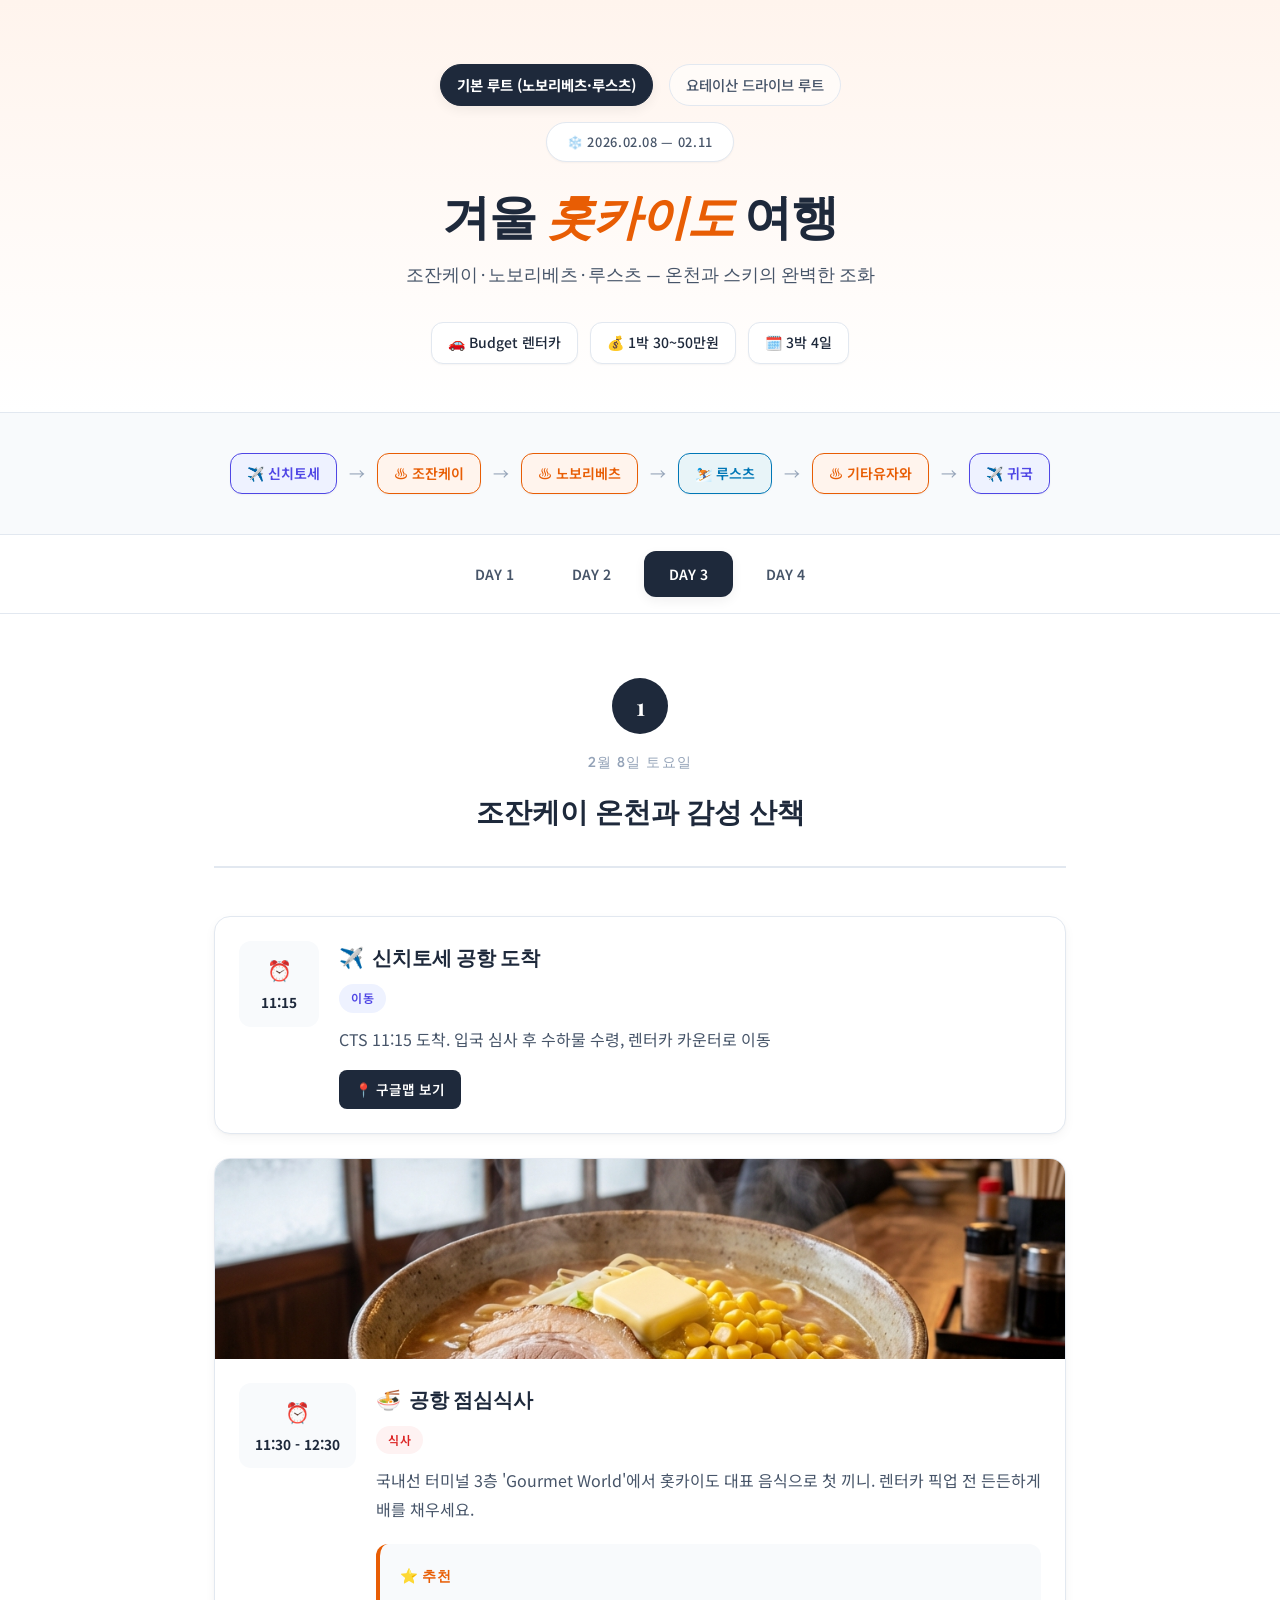
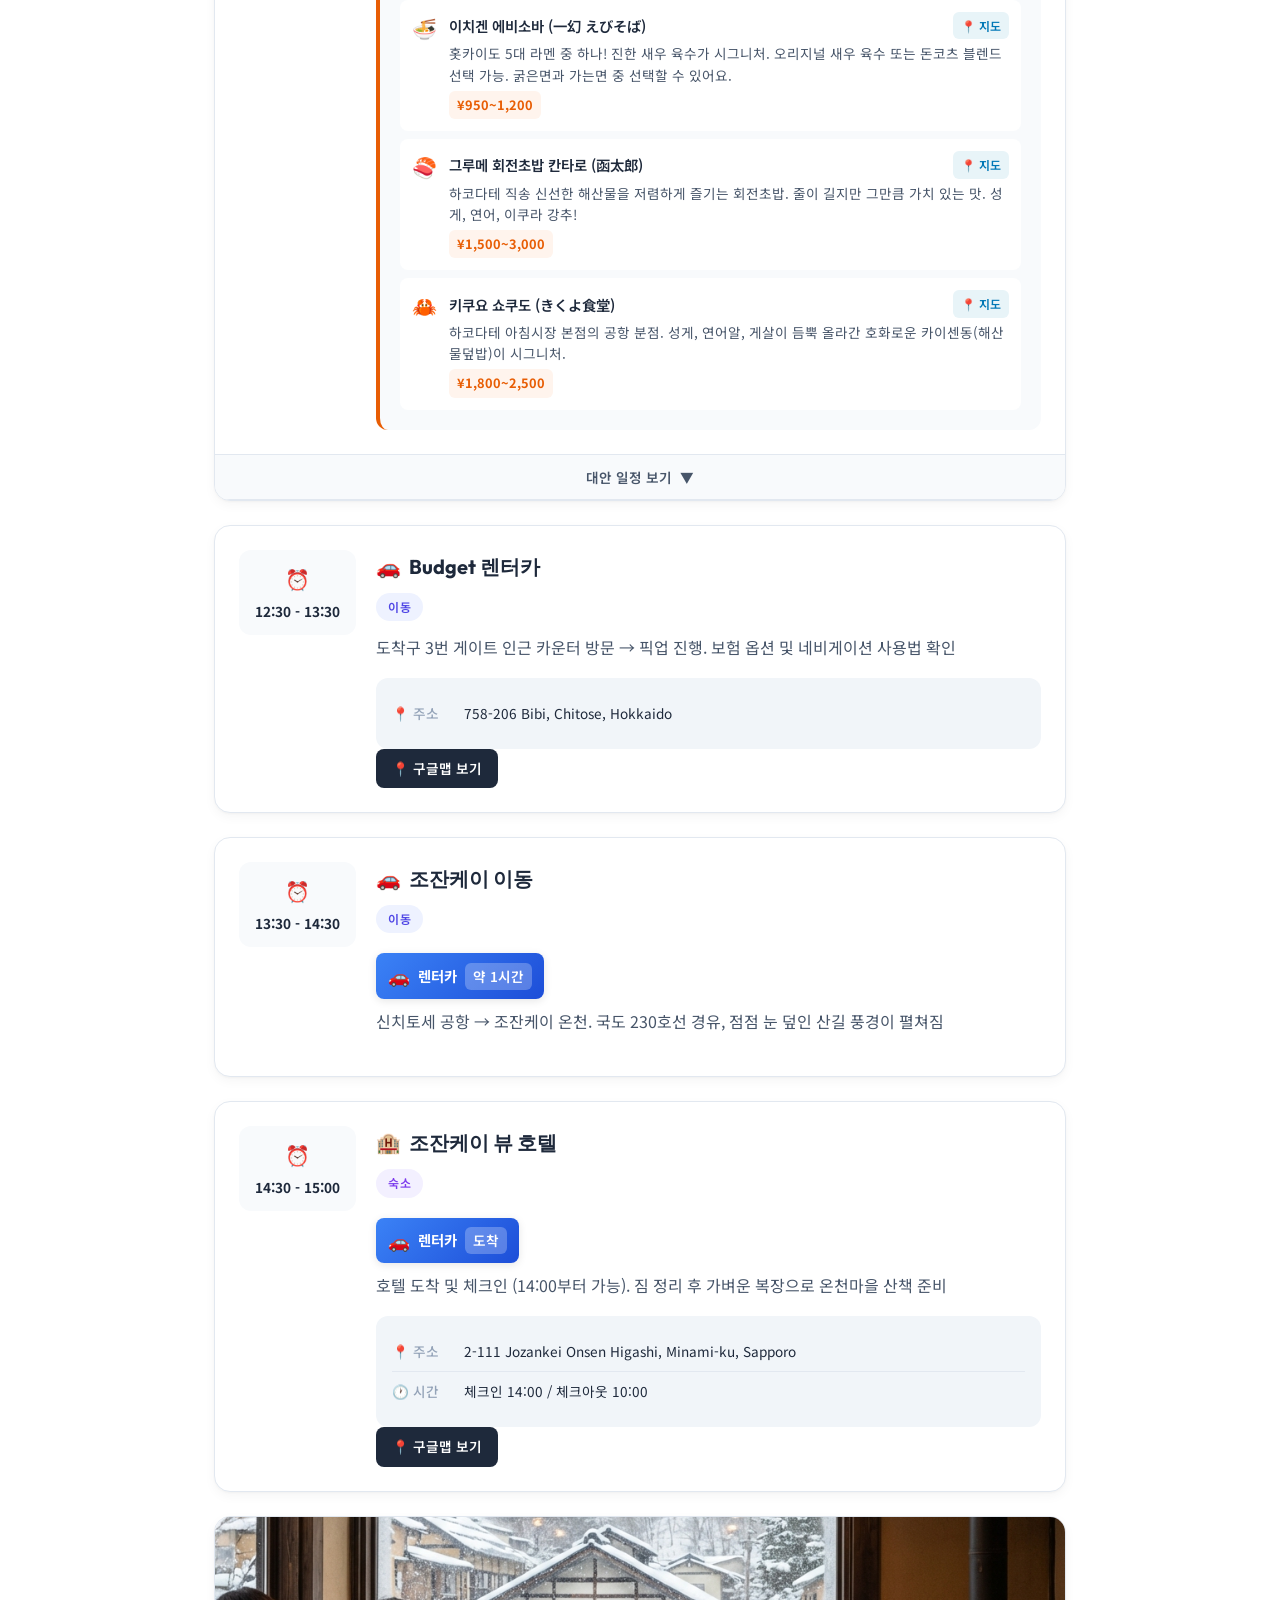
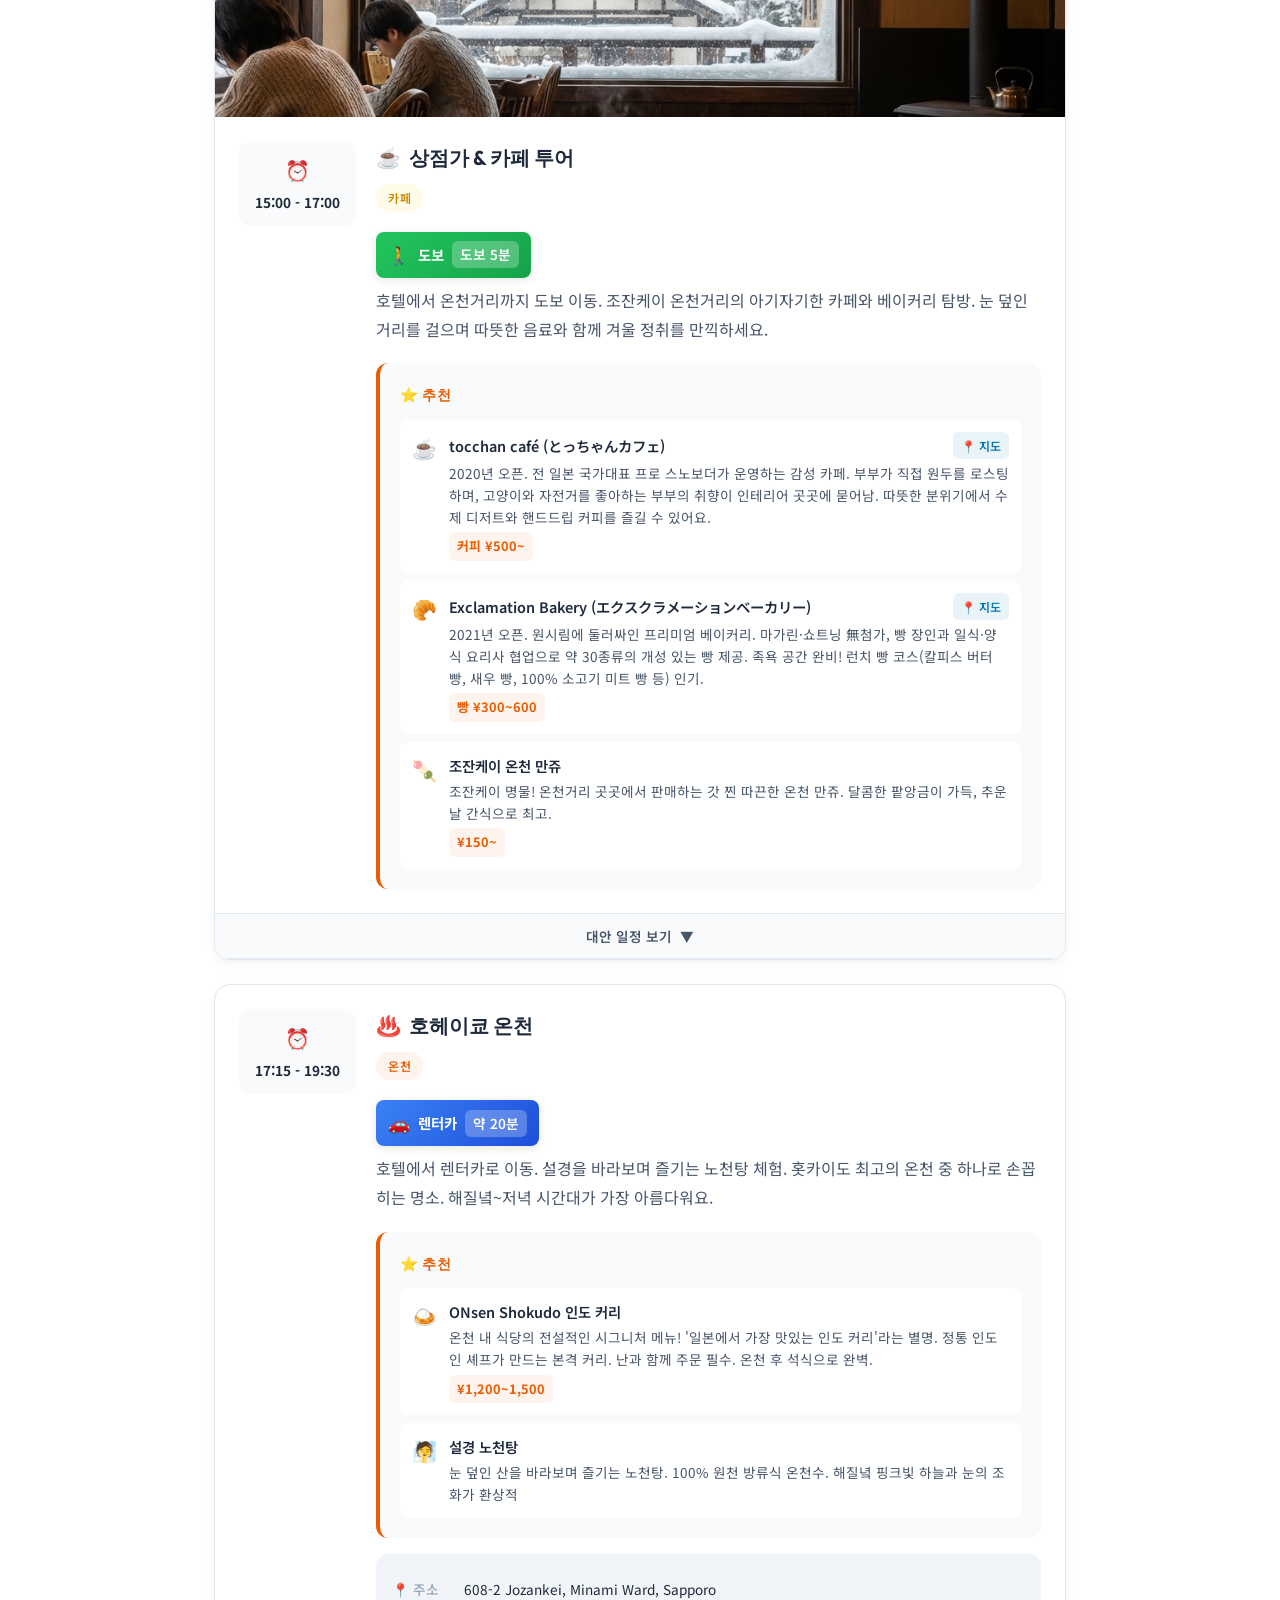
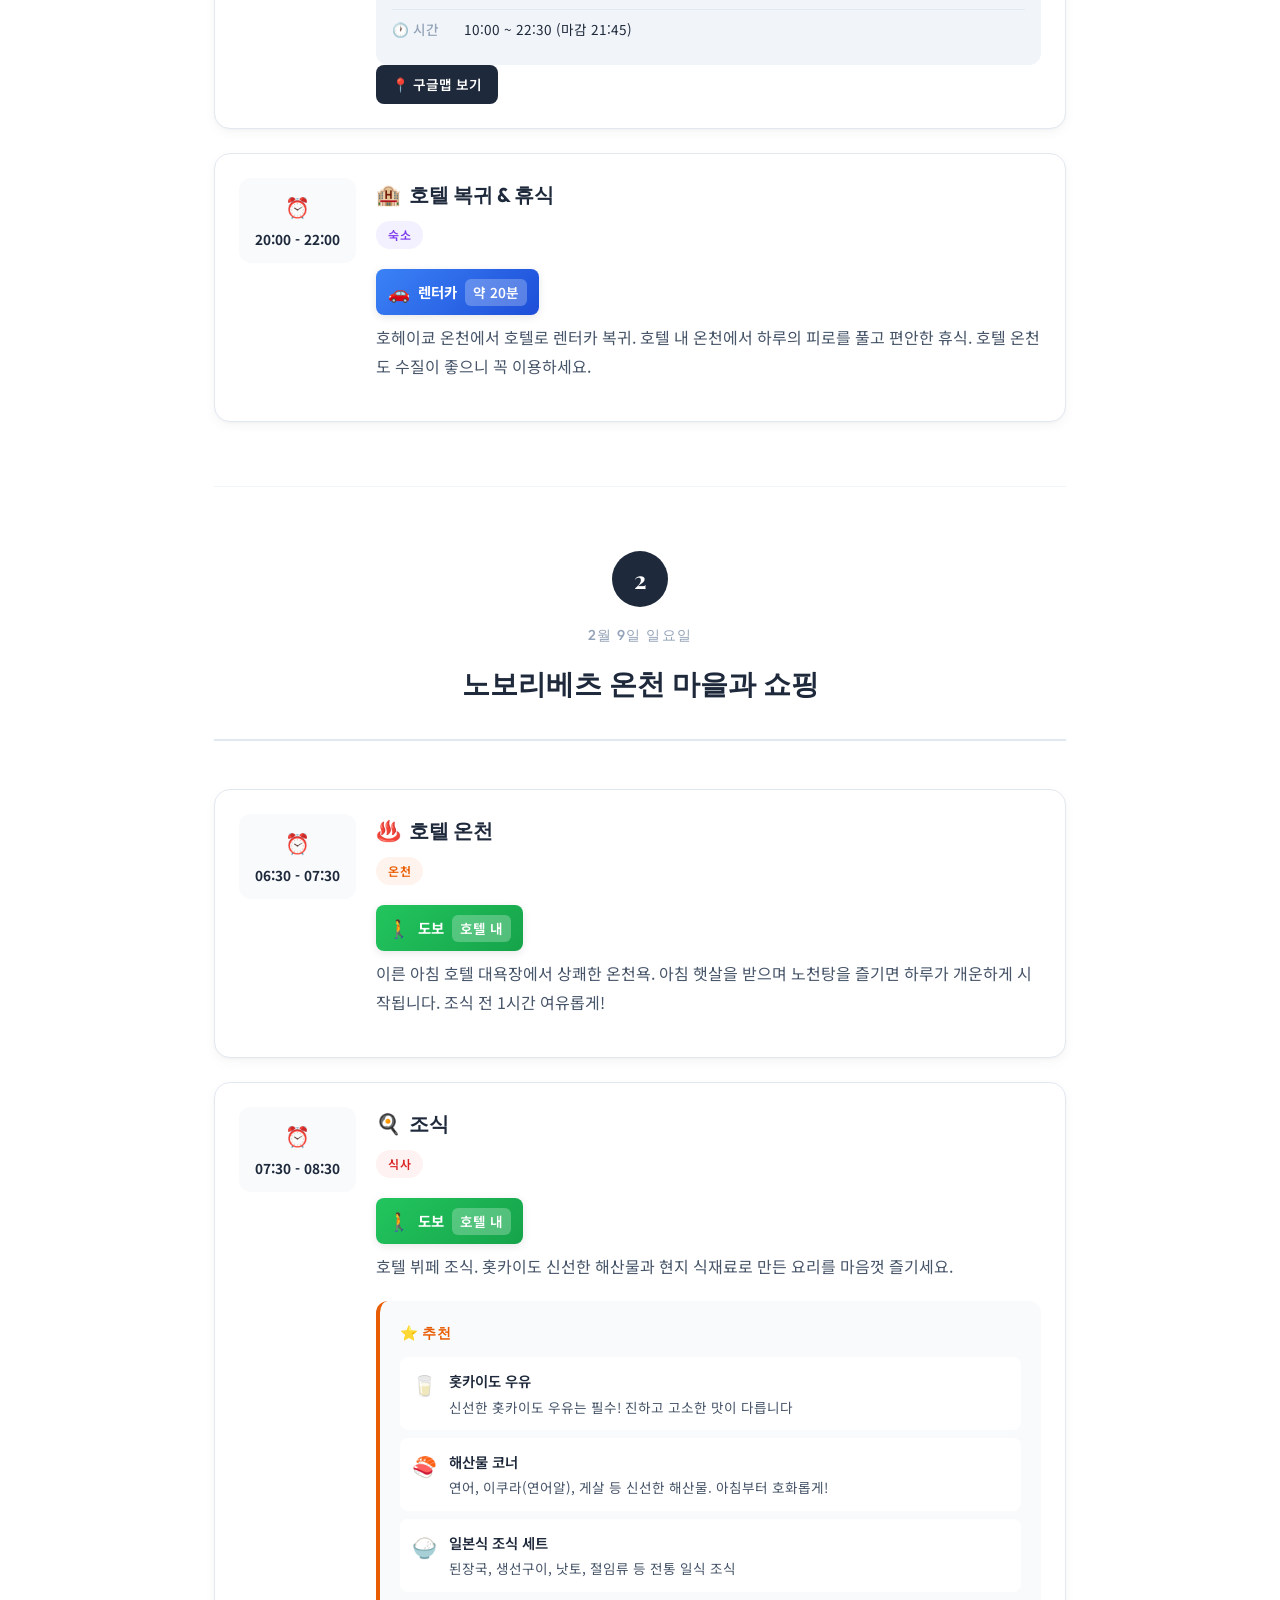
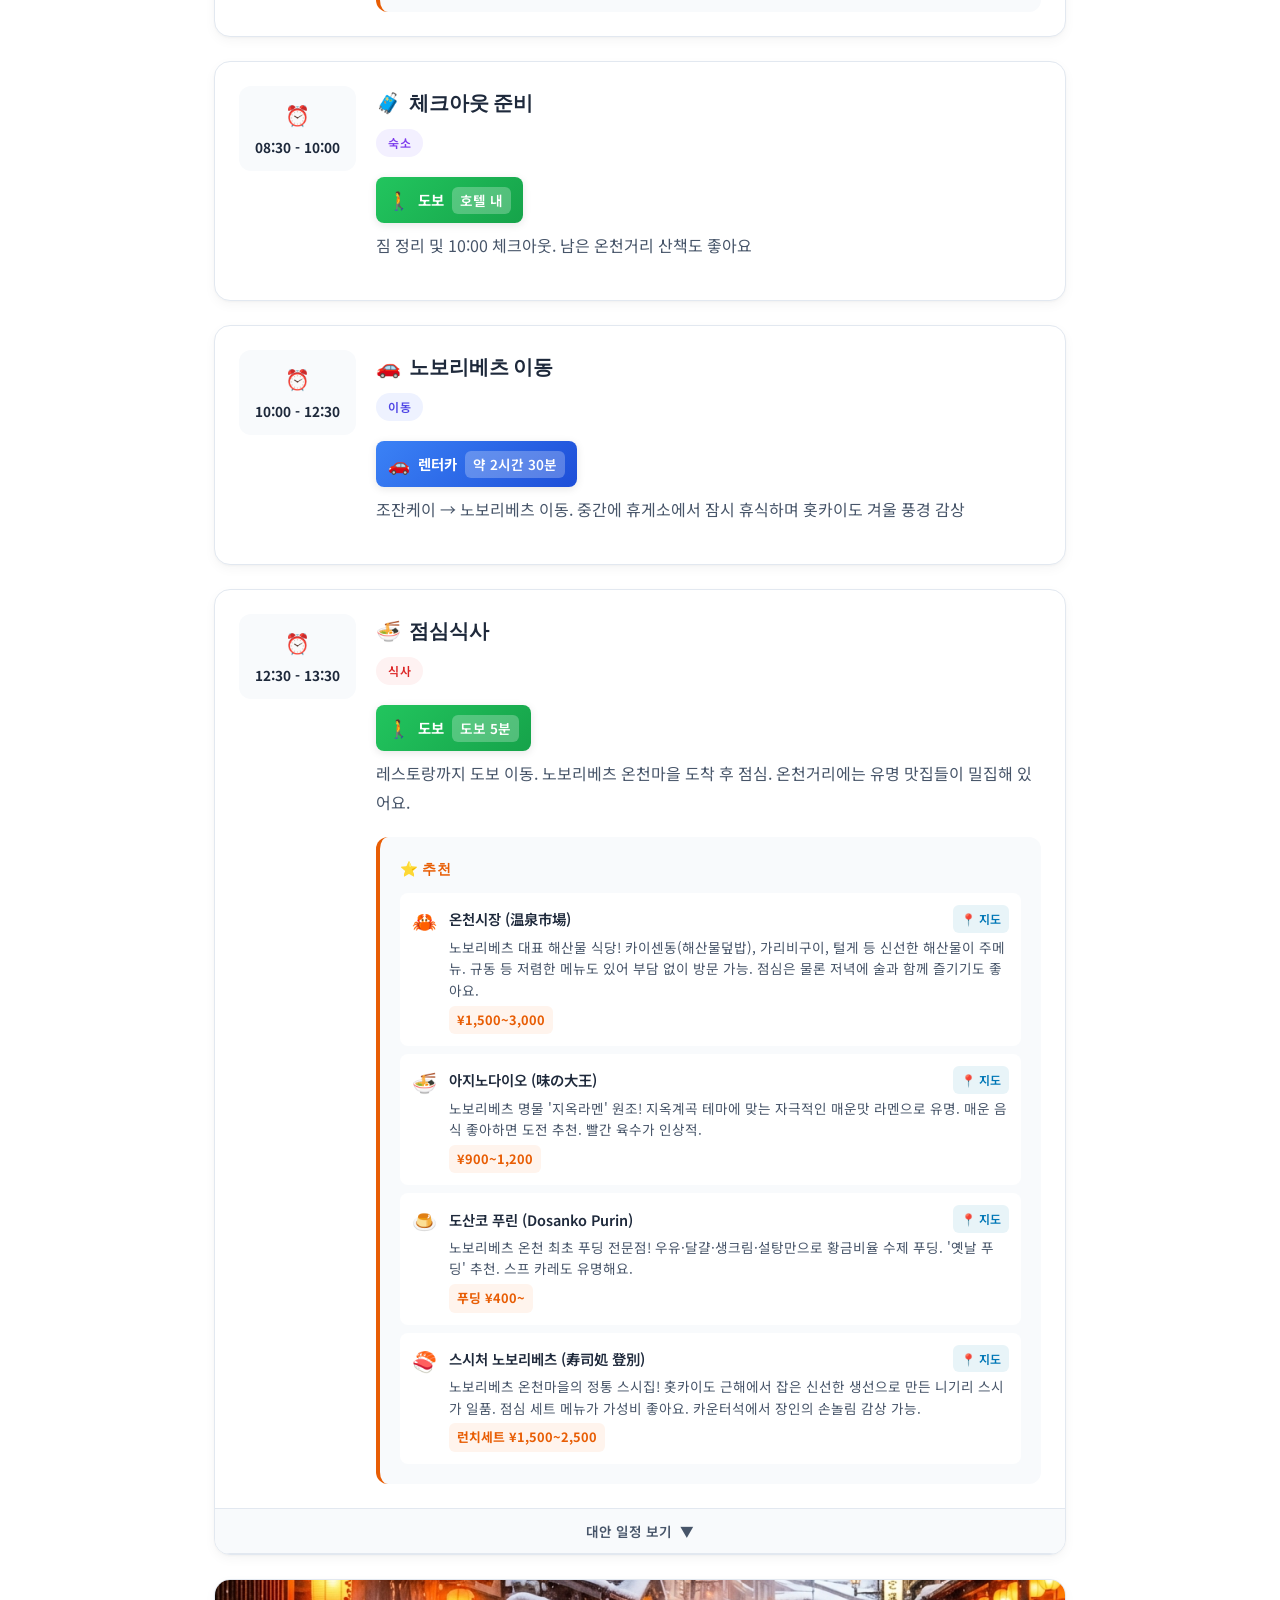
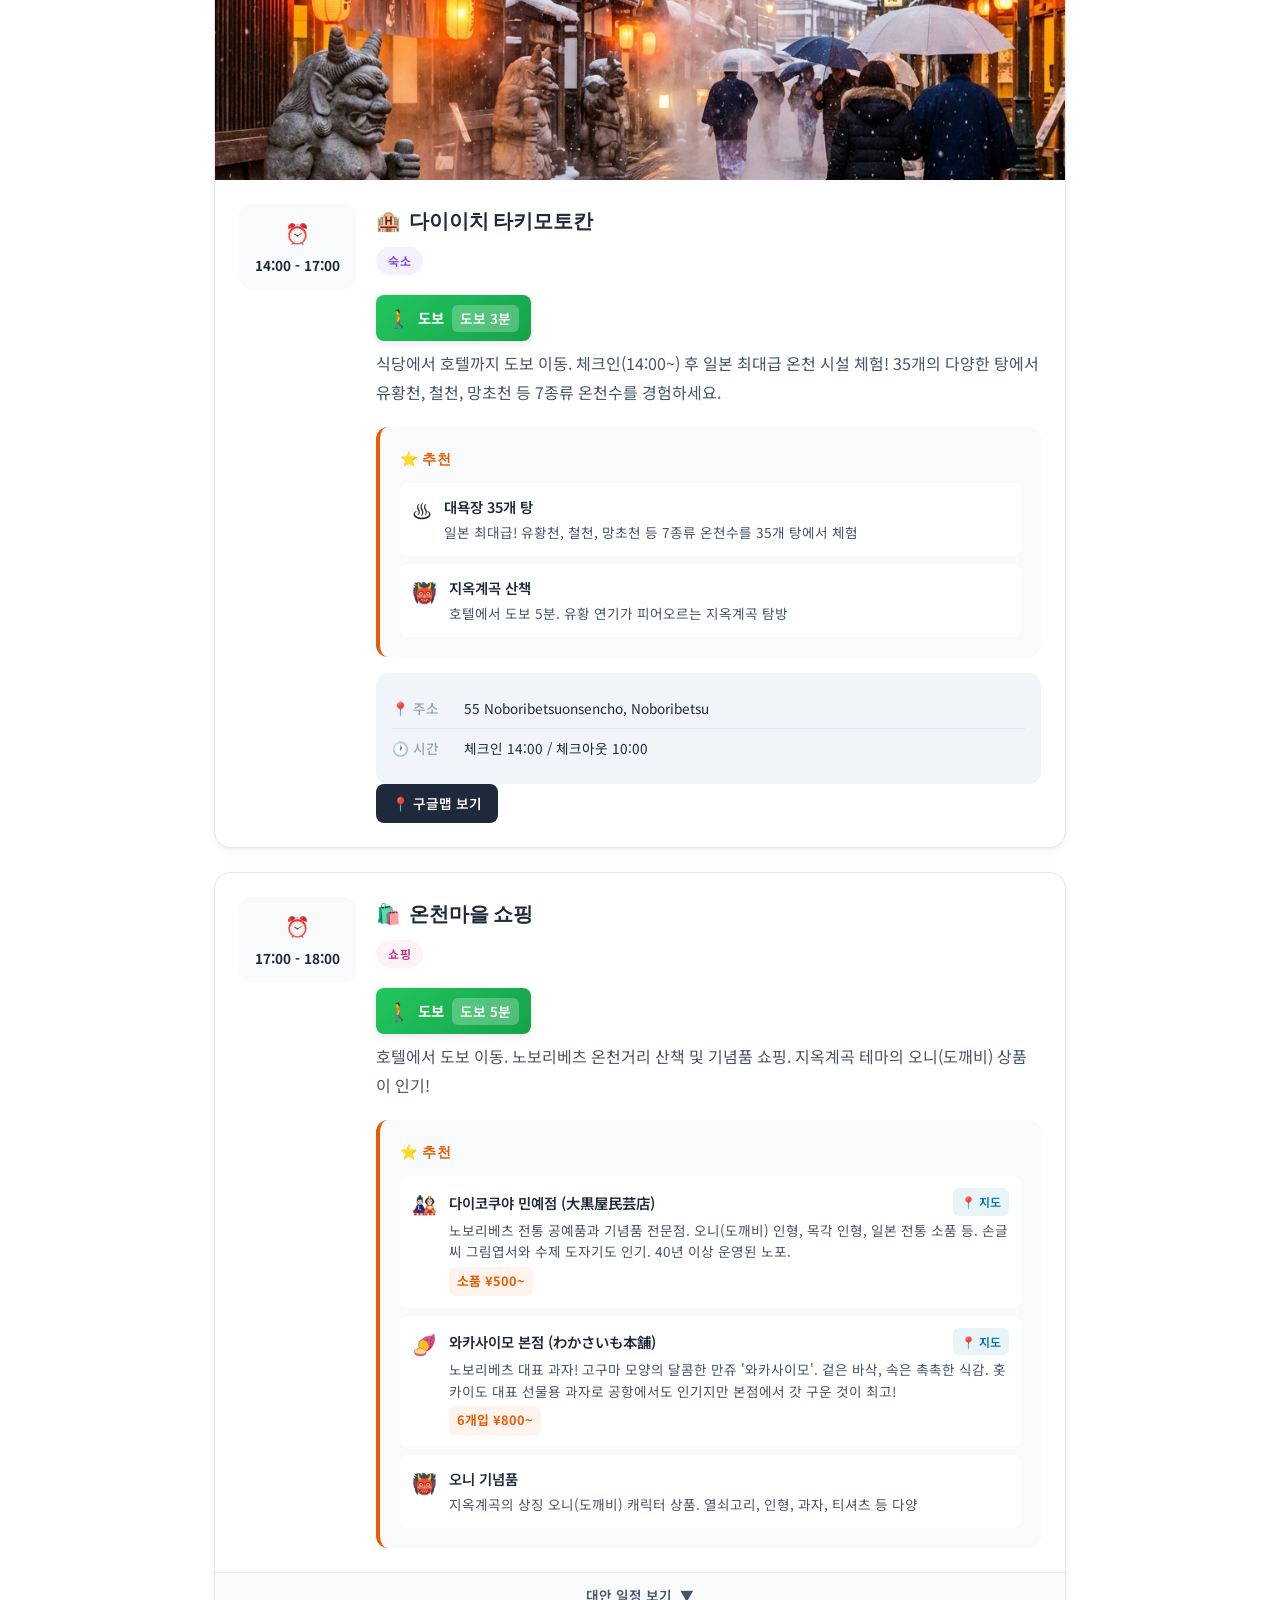
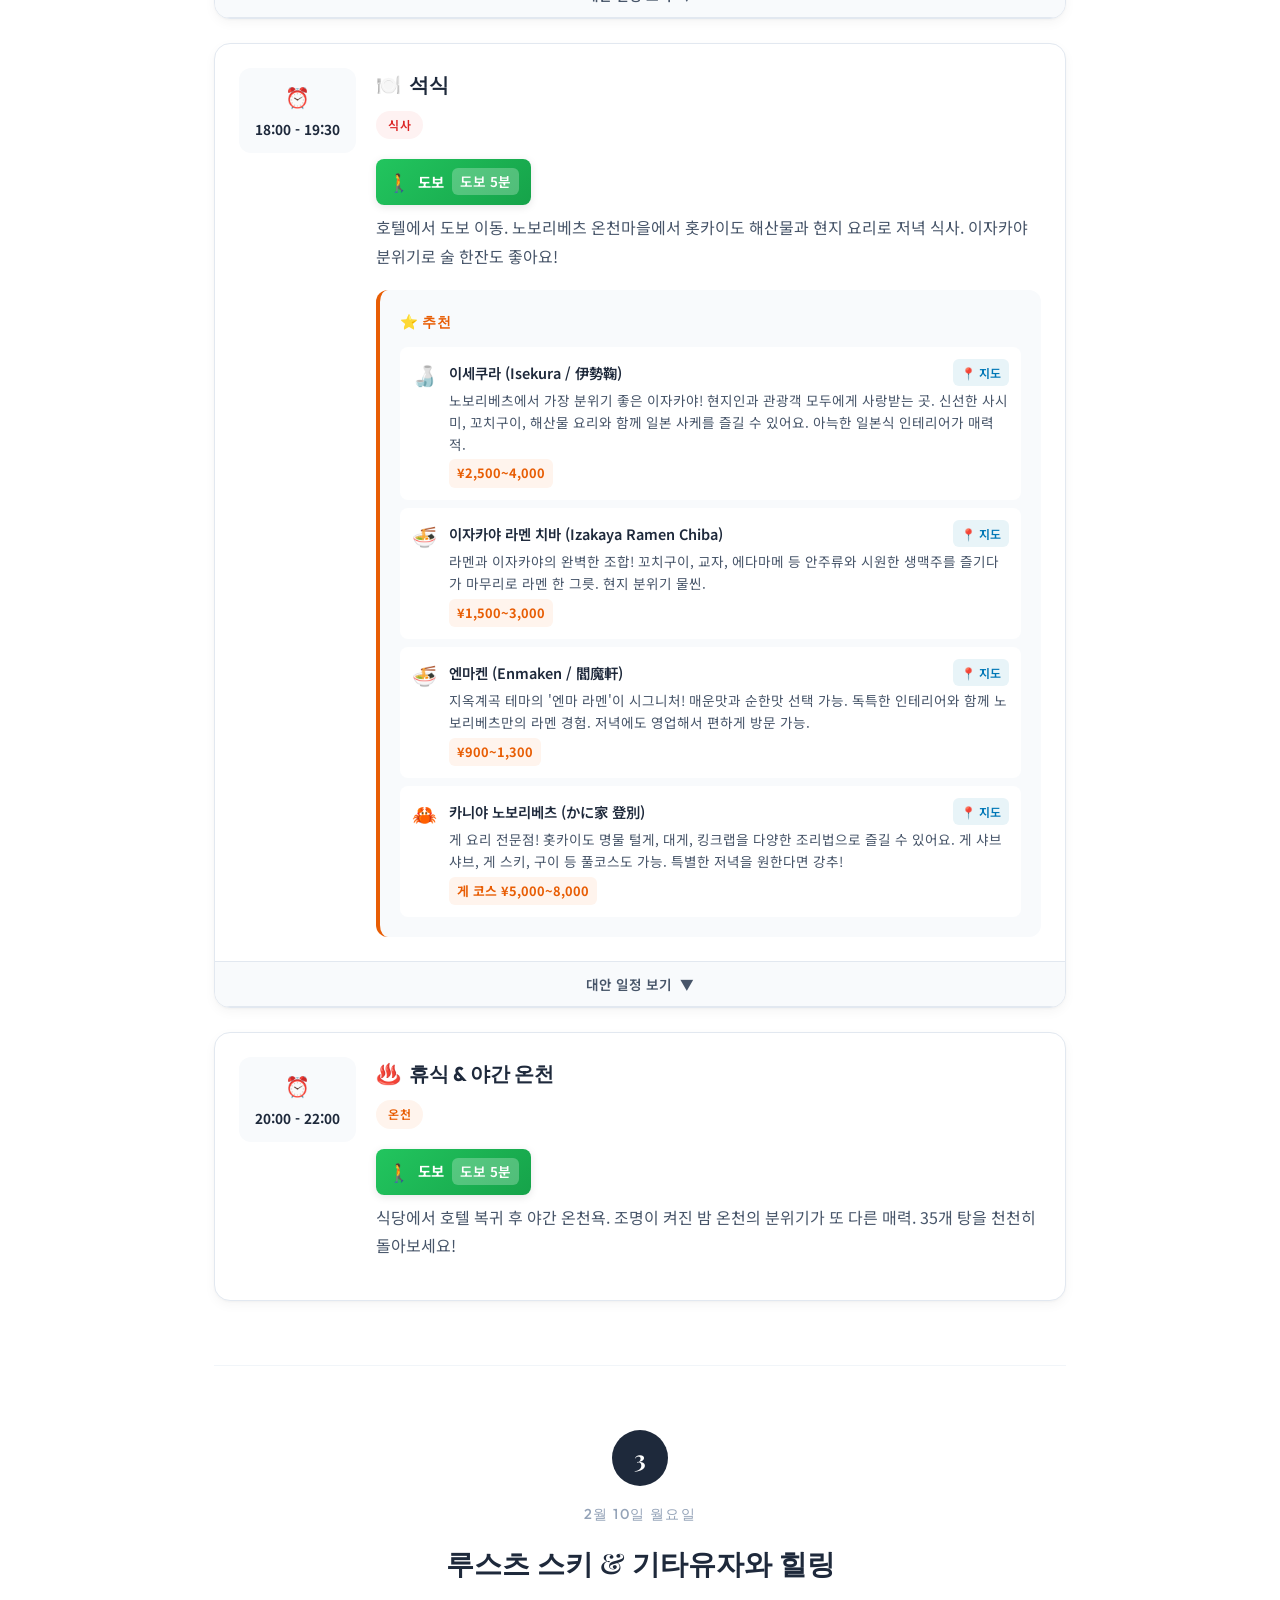
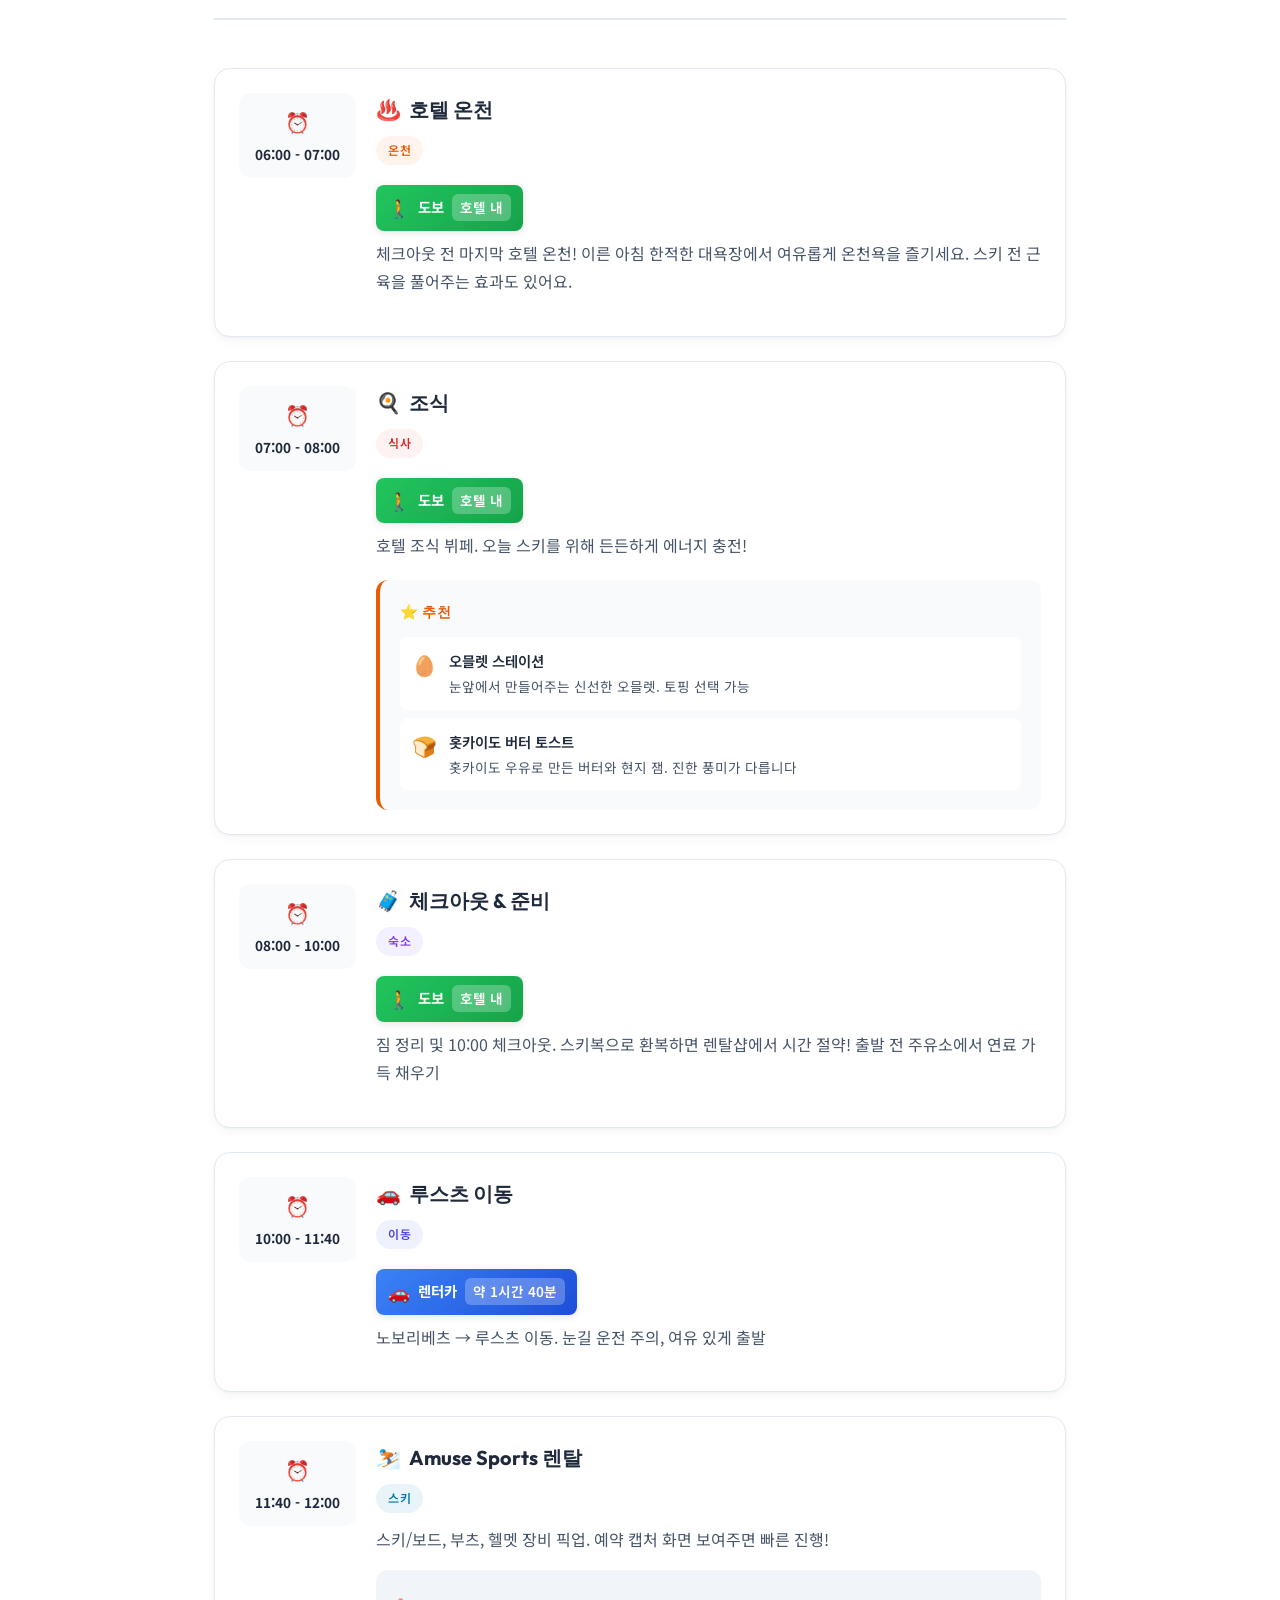
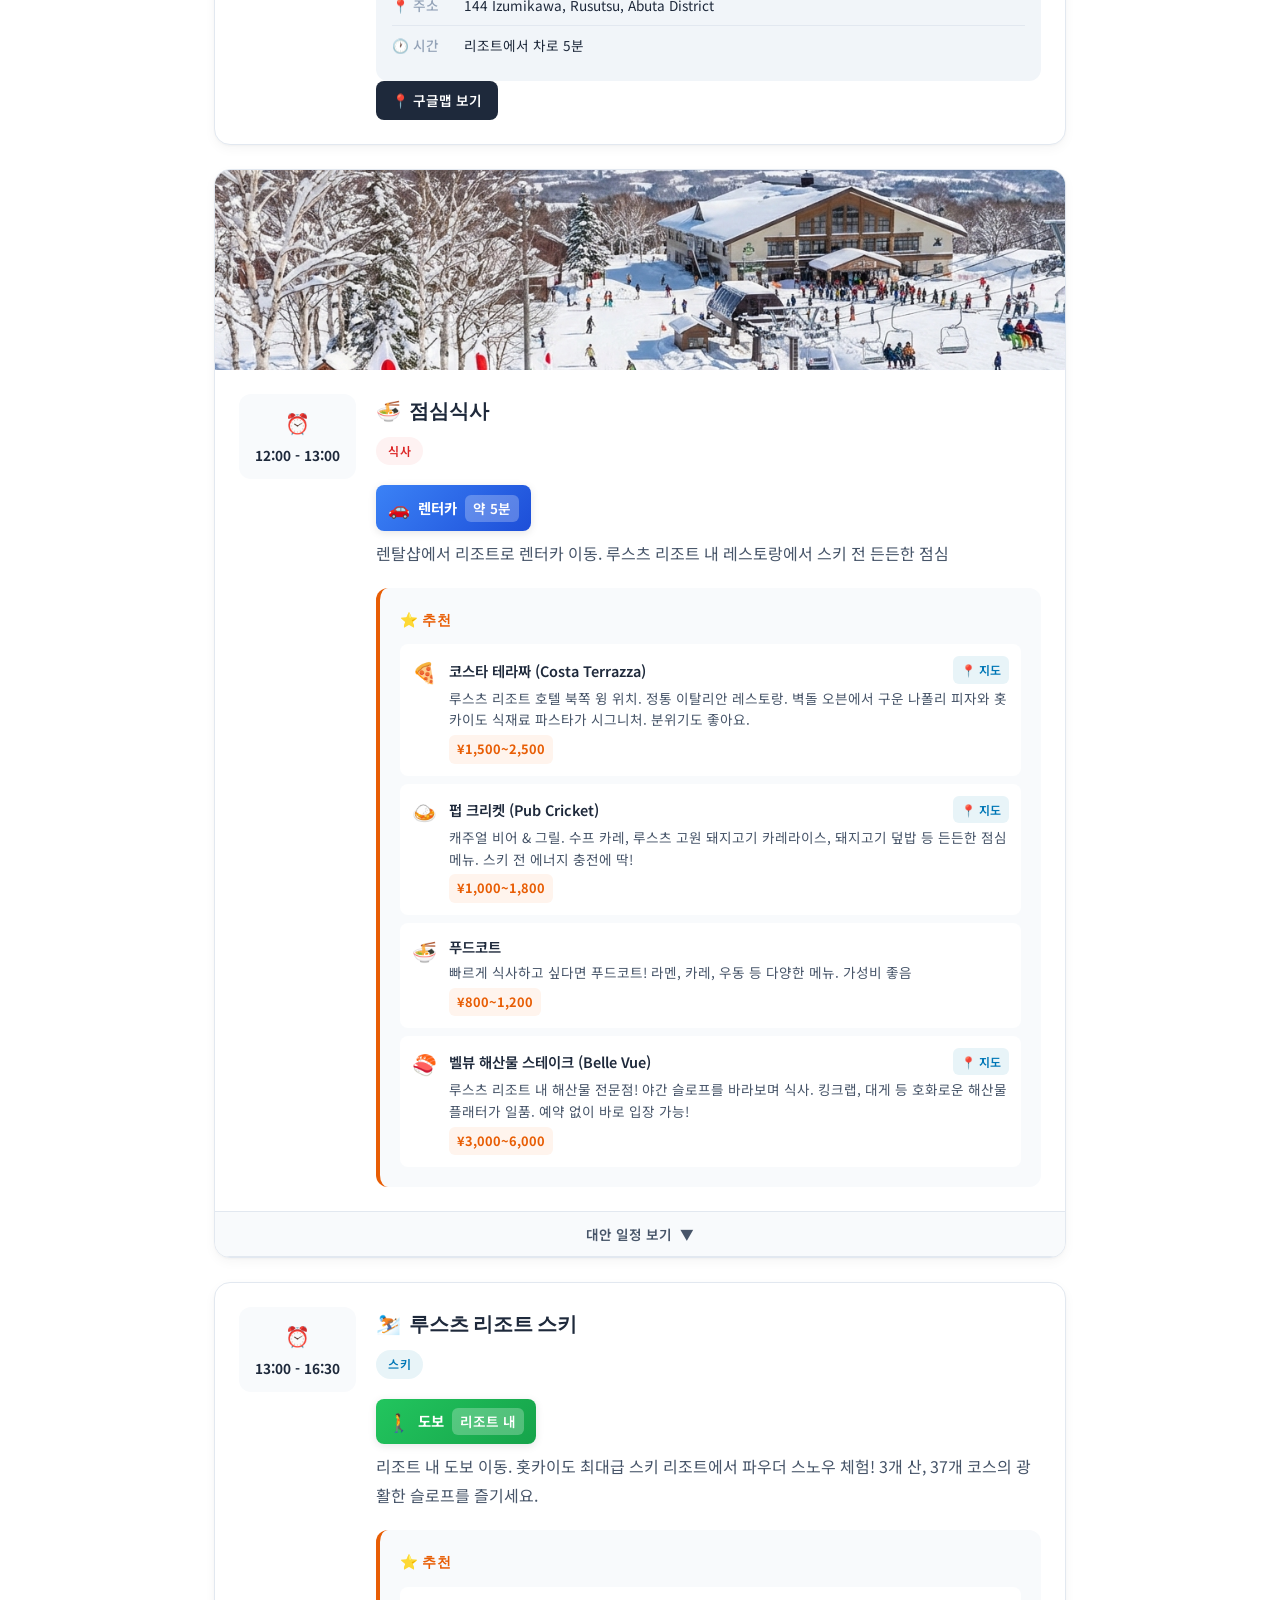
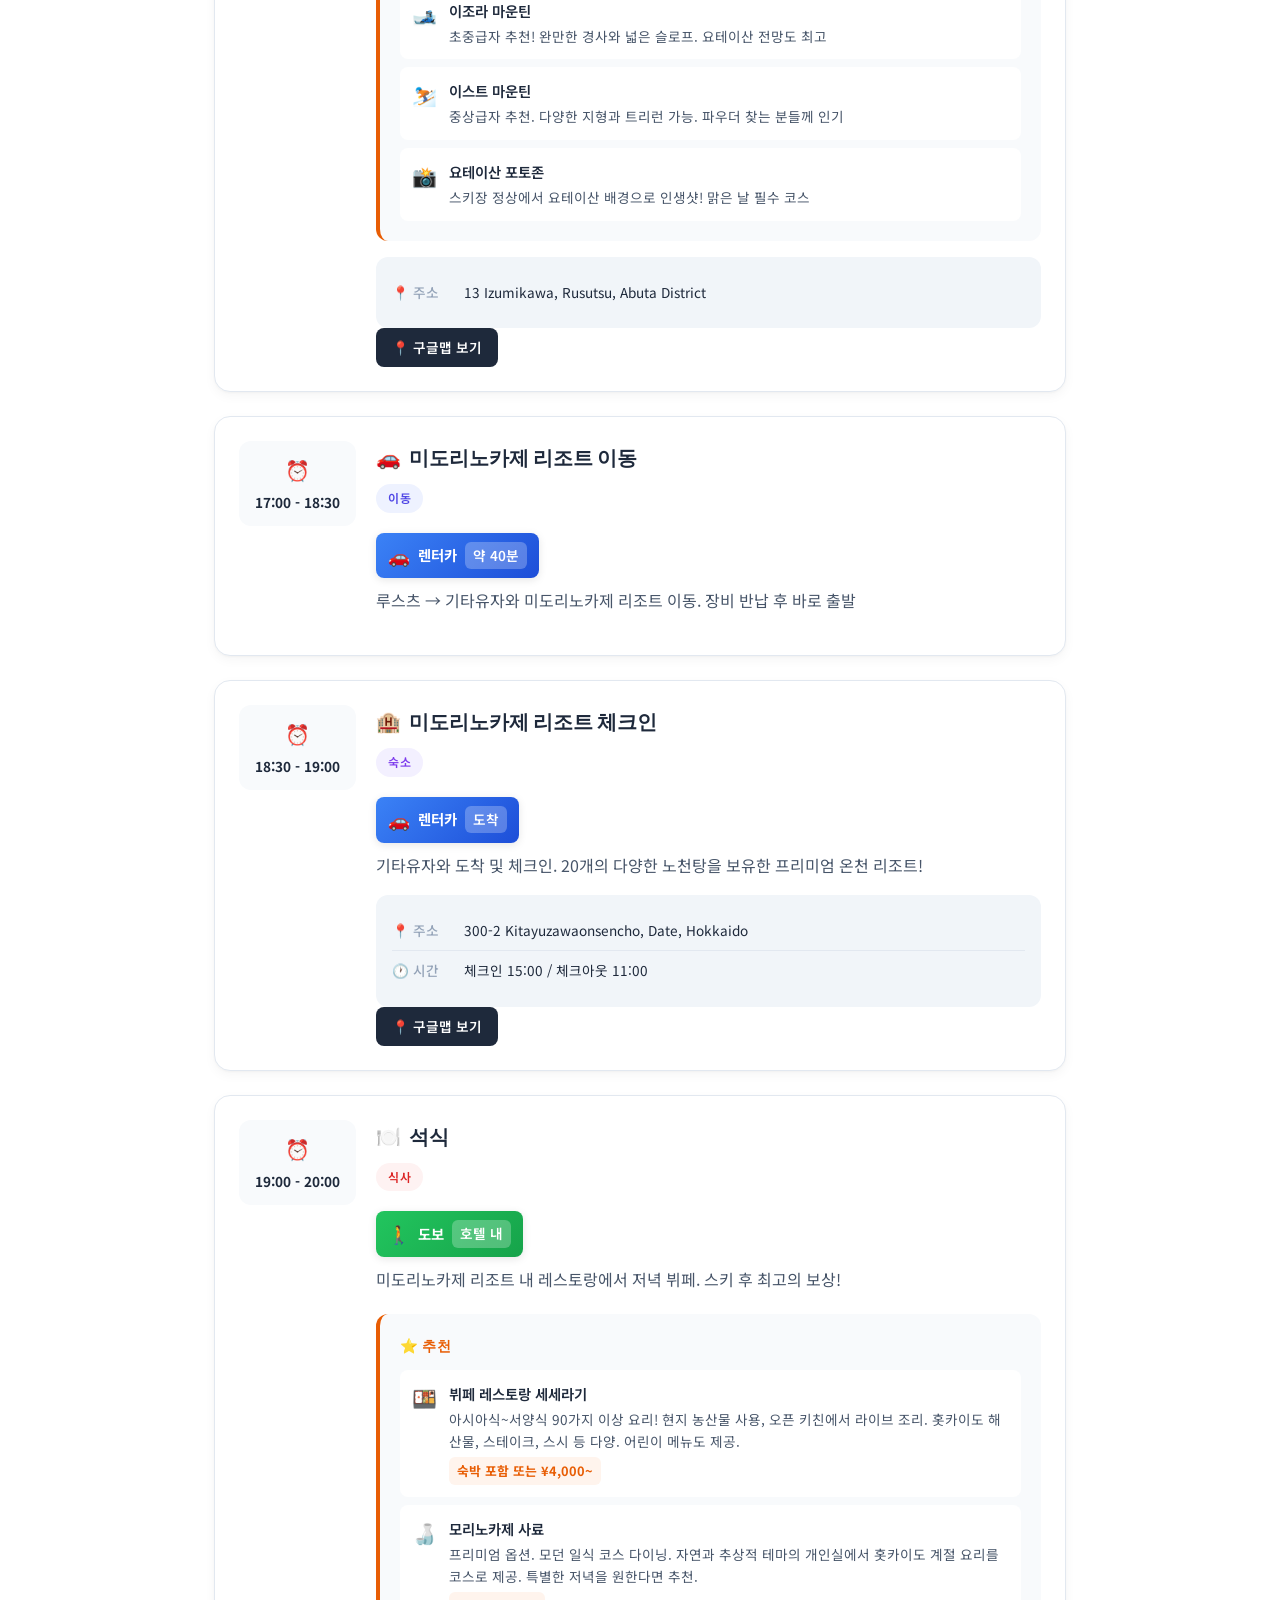
==== index.html @ 9074f1ca "feat: Add Yoteizan drive itinerary and enhance design" ====
<!DOCTYPE html>
<html lang="ko">
<head>
  <meta charset="UTF-8">
  <meta name="viewport" content="width=device-width, initial-scale=1.0">
  <title>3박 4일 겨울 홋카이도 여행 가이드</title>
  <meta name="description" content="조잔케이·노보리베츠·루스츠 겨울 온천 스키 여행 일정표">
  <link rel="stylesheet" href="styles/main.css">
</head>
<body>
  <header class="header">
    <div class="container">
      <nav class="header__nav">
        <a href="index.html" class="header__nav-link active">기본 루트 (노보리베츠·루스츠)</a>
        <a href="yoteizan.html" class="header__nav-link">요테이산 드라이브 루트</a>
      </nav>
      <span class="header__badge">❄️ 2026.02.08 — 02.11</span>
      <h1 class="header__title">겨울 <span class="header__title-accent">홋카이도</span> 여행</h1>
      <p class="header__subtitle">조잔케이 · 노보리베츠 · 루스츠 — 온천과 스키의 완벽한 조화</p>
      <div class="header__info">
        <span class="info-chip">🚗 Budget 렌터카</span>
        <span class="info-chip">💰 1박 30~50만원</span>
        <span class="info-chip">🗓️ 3박 4일</span>
      </div>
    </div>
  </header>

  <section class="route-section">
    <div class="container">
      <div class="route-timeline">
        <span class="route-point route-point--start">✈️ 신치토세</span>
        <span class="route-arrow">→</span>
        <span class="route-point route-point--onsen">♨️ 조잔케이</span>
        <span class="route-arrow">→</span>
        <span class="route-point route-point--onsen">♨️ 노보리베츠</span>
        <span class="route-arrow">→</span>
        <span class="route-point route-point--ski">⛷️ 루스츠</span>
        <span class="route-arrow">→</span>
        <span class="route-point route-point--onsen">♨️ 기타유자와</span>
        <span class="route-arrow">→</span>
        <span class="route-point route-point--end">✈️ 귀국</span>
      </div>
    </div>
  </section>

  <nav class="day-nav">
    <div class="container">
      <ul class="day-nav__list">
        <li><button class="day-nav__btn active" data-day="1">DAY 1</button></li>
        <li><button class="day-nav__btn" data-day="2">DAY 2</button></li>
        <li><button class="day-nav__btn" data-day="3">DAY 3</button></li>
        <li><button class="day-nav__btn" data-day="4">DAY 4</button></li>
      </ul>
    </div>
  </nav>

  <main class="container">
    <!-- DAY 1 -->
    <section class="day-section" id="day1">
      <div class="day-header">
        <div class="day-header__number">1</div>
        <p class="day-header__date">2월 8일 토요일</p>
        <h2 class="day-header__theme">조잔케이 온천과 감성 산책</h2>
      </div>
      <div class="schedule-list" id="day1-schedules"></div>
    </section>

    <!-- DAY 2 -->
    <section class="day-section" id="day2">
      <div class="day-header">
        <div class="day-header__number">2</div>
        <p class="day-header__date">2월 9일 일요일</p>
        <h2 class="day-header__theme">노보리베츠 온천 마을과 쇼핑</h2>
      </div>
      <div class="schedule-list" id="day2-schedules"></div>
    </section>

    <!-- DAY 3 -->
    <section class="day-section" id="day3">
      <div class="day-header">
        <div class="day-header__number">3</div>
        <p class="day-header__date">2월 10일 월요일</p>
        <h2 class="day-header__theme">루스츠 스키 & 기타유자와 힐링</h2>
      </div>
      <div class="schedule-list" id="day3-schedules"></div>
    </section>

    <!-- DAY 4 -->
    <section class="day-section" id="day4">
      <div class="day-header">
        <div class="day-header__number">4</div>
        <p class="day-header__date">2월 11일 화요일</p>
        <h2 class="day-header__theme">귀국</h2>
      </div>
      <div class="schedule-list" id="day4-schedules"></div>
    </section>
  </main>

  <section class="tips-section">
    <div class="container">
      <h2 class="tips-section__title">💡 여행 운영 팁</h2>
      <div class="tips-grid">
        <div class="tip-card">
          <div class="tip-card__icon">⛽</div>
          <h3 class="tip-card__title">주유 타이밍</h3>
          <p class="tip-card__desc">노보리베츠에서 D3 이동 전 연료를 미리 채워두세요. 루스츠 12시 스키를 위해 10시 출발!</p>
        </div>
        <div class="tip-card">
          <div class="tip-card__icon">☕</div>
          <h3 class="tip-card__title">카페 전략</h3>
          <p class="tip-card__desc">조잔케이 카페 중 한 곳은 테이크아웃으로 이동 간식 활용</p>
        </div>
        <div class="tip-card">
          <div class="tip-card__icon">⛷️</div>
          <h3 class="tip-card__title">스키 렌탈</h3>
          <p class="tip-card__desc">Amuse Sports 예약 내역을 캡처해두면 픽업 시간 단축</p>
        </div>
        <div class="tip-card">
          <div class="tip-card__icon">❄️</div>
          <h3 class="tip-card__title">겨울 운전</h3>
          <p class="tip-card__desc">급제동·급출발 금지, 여유 있는 차간 거리 유지</p>
        </div>
      </div>
    </div>
  </section>

  <footer class="footer">
    <div class="container">
      <p class="footer__text">❄️ 즐거운 홋카이도 여행 되세요! ♨️</p>
    </div>
  </footer>

  <script src="scripts/app.js"></script>
  <script src="scripts/data.js"></script>
</body>
</html>
---- styles/main.css ----
/* ============================================
   일본 겨울 온천·스키 여행 가이드 - Magazine Style Design
   ============================================ */

@import url('https://fonts.googleapis.com/css2?family=Outfit:wght@300;400;500;600;700;800&family=Noto+Sans+JP:wght@300;400;500;700&family=Noto+Sans+KR:wght@300;400;500;700&family=Playfair+Display:ital,wght@0,400;0,600;0,700;1,400&display=swap');

:root {
  /* Colors - Bright Magazine Theme */
  --color-bg-primary: #ffffff;
  --color-bg-secondary: #f8fafc;
  --color-bg-tertiary: #f1f5f9;
  --color-card-bg: #ffffff;
  --color-card-bg-hover: #fefefe;
  
  /* Accent Colors - Warm & Elegant */
  --color-onsen: #e85d04;
  --color-onsen-light: #f48c06;
  --color-onsen-soft: #fff4ed;
  --color-ski: #0077b6;
  --color-ski-light: #0096c7;
  --color-ski-soft: #e8f4f8;
  --color-snow: #caf0f8;
  
  /* Category Colors */
  --color-hotel: #7c3aed;
  --color-hotel-soft: #f3f0ff;
  --color-restaurant: #dc2626;
  --color-restaurant-soft: #fef2f2;
  --color-cafe: #ca8a04;
  --color-cafe-soft: #fefce8;
  --color-shopping: #db2777;
  --color-shopping-soft: #fdf2f8;
  --color-transport: #4f46e5;
  --color-transport-soft: #eef2ff;
  
  /* Text Colors */
  --color-text-primary: #1e293b;
  --color-text-secondary: #475569;
  --color-text-muted: #94a3b8;
  --color-text-accent: #e85d04;
  
  /* Border & Surface */
  --color-border: #e2e8f0;
  --color-border-hover: #cbd5e1;
  --color-divider: #f1f5f9;
  
  /* Shadows - Soft & Elegant */
  --shadow-sm: 0 1px 2px rgba(0, 0, 0, 0.04);
  --shadow-md: 0 4px 12px rgba(0, 0, 0, 0.06);
  --shadow-lg: 0 8px 24px rgba(0, 0, 0, 0.08);
  --shadow-xl: 0 16px 48px rgba(0, 0, 0, 0.1);
  --shadow-card: 0 1px 3px rgba(0,0,0,0.04), 0 4px 12px rgba(0,0,0,0.04);
  --shadow-card-hover: 0 8px 30px rgba(0,0,0,0.08);
  
  /* Typography */
  --font-display: 'Playfair Display', Georgia, serif;
  --font-heading: 'Outfit', sans-serif;
  --font-body: 'Noto Sans KR', 'Noto Sans JP', sans-serif;
  
  /* Spacing */
  --space-1: 0.25rem;
  --space-2: 0.5rem;
  --space-3: 0.75rem;
  --space-4: 1rem;
  --space-5: 1.25rem;
  --space-6: 1.5rem;
  --space-8: 2rem;
  --space-10: 2.5rem;
  --space-12: 3rem;
  --space-16: 4rem;
  --space-20: 5rem;
  
  /* Border Radius */
  --radius-sm: 0.375rem;
  --radius-md: 0.5rem;
  --radius-lg: 0.75rem;
  --radius-xl: 1rem;
  --radius-2xl: 1.5rem;
  --radius-full: 9999px;
  
  --transition-fast: 150ms ease;
  --transition-base: 250ms cubic-bezier(0.4, 0, 0.2, 1);
  --transition-slow: 400ms cubic-bezier(0.4, 0, 0.2, 1);
  
  --container-max: 900px;
  --container-padding: var(--space-6);
}

*, *::before, *::after {
  box-sizing: border-box;
  margin: 0;
  padding: 0;
}

html {
  scroll-behavior: smooth;
  font-size: 16px;
}

body {
  font-family: var(--font-body);
  background: var(--color-bg-primary);
  color: var(--color-text-primary);
  line-height: 1.7;
  min-height: 100vh;
  -webkit-font-smoothing: antialiased;
}

a { color: inherit; text-decoration: none; }
ul, ol { list-style: none; }
img { max-width: 100%; height: auto; display: block; }
button { font-family: inherit; cursor: pointer; border: none; background: none; }

.container {
  width: 100%;
  max-width: var(--container-max);
  margin: 0 auto;
  padding: 0 var(--container-padding);
}

/* ============================================
   Magazine Header - Editorial Style
   ============================================ */
.header {
  padding: var(--space-16) 0 var(--space-12);
  text-align: center;
  background: linear-gradient(180deg, var(--color-onsen-soft) 0%, var(--color-bg-primary) 100%);
  border-bottom: 1px solid var(--color-border);
}

.header__badge {
  display: inline-flex;
  align-items: center;
  gap: var(--space-2);
  padding: var(--space-2) var(--space-5);
  background: var(--color-bg-primary);
  border: 1px solid var(--color-border);
  border-radius: var(--radius-full);
  font-size: 0.8rem;
  font-weight: 500;
  color: var(--color-text-secondary);
  letter-spacing: 0.05em;
  text-transform: uppercase;
  margin-bottom: var(--space-6);
  box-shadow: var(--shadow-sm);
}

.header__title {
  font-family: var(--font-display);
  font-size: 3rem;
  font-weight: 700;
  color: var(--color-text-primary);
  margin-bottom: var(--space-4);
  letter-spacing: -0.02em;
  line-height: 1.2;
}

.header__title-accent {
  color: var(--color-onsen);
  font-style: italic;
}

.header__subtitle {
  font-family: var(--font-heading);
  font-size: 1.1rem;
  font-weight: 400;
  color: var(--color-text-secondary);
  margin-bottom: var(--space-8);
}

.header__info {
  display: flex;
  flex-wrap: wrap;
  justify-content: center;
  gap: var(--space-3);
}

.info-chip {
  display: inline-flex;
  align-items: center;
  gap: var(--space-2);
  padding: var(--space-2) var(--space-4);
  background: var(--color-bg-primary);
  border: 1px solid var(--color-border);
  border-radius: var(--radius-lg);
  font-size: 0.875rem;
  font-weight: 500;
  color: var(--color-text-primary);
  transition: var(--transition-base);
  box-shadow: var(--shadow-sm);
}

.info-chip:hover {
  border-color: var(--color-onsen);
  box-shadow: var(--shadow-md);
}

/* ============================================
   Route Timeline - Elegant Flow
   ============================================ */
/* ============================================
   Header Navigation
   ============================================ */
.header__nav {
  display: flex;
  justify-content: center;
  gap: var(--space-4);
  margin-bottom: var(--space-4);
}

.header__nav-link {
  display: inline-block;
  padding: var(--space-2) var(--space-4);
  background: rgba(255, 255, 255, 0.5);
  border: 1px solid var(--color-border);
  border-radius: var(--radius-full);
  color: var(--color-text-secondary);
  text-decoration: none;
  font-size: 0.9rem;
  font-weight: 500;
  transition: var(--transition-base);
  backdrop-filter: blur(4px);
}

.header__nav-link:hover {
  background: white;
  color: var(--color-text-primary);
  border-color: var(--color-border-hover);
  transform: translateY(-2px);
  box-shadow: var(--shadow-sm);
}

.header__nav-link.active {
  background: var(--color-text-primary);
  color: white;
  border-color: var(--color-text-primary);
  font-weight: 700;
  box-shadow: var(--shadow-md);
}

.route-section {
  padding: var(--space-10) 0;
  background: var(--color-bg-secondary);
  border-bottom: 1px solid var(--color-border);
}

.route-timeline {
  display: flex;
  align-items: center;
  justify-content: center;
  flex-wrap: wrap;
  gap: var(--space-3);
}

.route-point {
  display: flex;
  align-items: center;
  gap: var(--space-2);
  padding: var(--space-2) var(--space-4);
  background: var(--color-bg-primary);
  border: 1px solid var(--color-border);
  border-radius: var(--radius-lg);
  font-size: 0.875rem;
  font-weight: 600;
  transition: var(--transition-base);
  box-shadow: var(--shadow-sm);
}

.route-point--onsen {
  border-color: var(--color-onsen);
  background: var(--color-onsen-soft);
  color: var(--color-onsen);
}

.route-point--ski {
  border-color: var(--color-ski);
  background: var(--color-ski-soft);
  color: var(--color-ski);
}

.route-point--start, .route-point--end {
  border-color: var(--color-transport);
  background: var(--color-transport-soft);
  color: var(--color-transport);
}

.route-point--sightseeing {
  border-color: #059669;
  background: #ecfdf5;
  color: #059669;
}

.route-arrow {
  color: var(--color-text-muted);
  font-size: 1rem;
}

/* ============================================
   Day Navigation - Clean Tabs
   ============================================ */
.day-nav {
  position: sticky;
  top: 0;
  z-index: 100;
  background: rgba(255, 255, 255, 0.95);
  backdrop-filter: blur(12px);
  border-bottom: 1px solid var(--color-border);
  padding: var(--space-4) 0;
}

.day-nav__list {
  display: flex;
  justify-content: center;
  gap: var(--space-2);
}

.day-nav__btn {
  padding: var(--space-3) var(--space-6);
  background: transparent;
  border: 1px solid transparent;
  border-radius: var(--radius-lg);
  color: var(--color-text-secondary);
  font-weight: 600;
  font-size: 0.875rem;
  transition: var(--transition-base);
}

.day-nav__btn:hover {
  background: var(--color-bg-secondary);
  color: var(--color-text-primary);
}

.day-nav__btn.active {
  background: var(--color-text-primary);
  color: white;
  box-shadow: var(--shadow-md);
}

/* ============================================
   Day Section - Magazine Layout
   ============================================ */
.day-section {
  padding: var(--space-16) 0;
  scroll-margin-top: 80px;
  border-bottom: 1px solid var(--color-divider);
}

.day-header {
  text-align: center;
  margin-bottom: var(--space-12);
  padding-bottom: var(--space-8);
  border-bottom: 2px solid var(--color-border);
}

.day-header__number {
  display: inline-flex;
  align-items: center;
  justify-content: center;
  width: 56px;
  height: 56px;
  background: var(--color-text-primary);
  border-radius: var(--radius-full);
  font-family: var(--font-display);
  font-size: 1.5rem;
  font-weight: 700;
  color: white;
  margin-bottom: var(--space-4);
}

.day-header__date {
  font-family: var(--font-heading);
  font-size: 0.9rem;
  font-weight: 500;
  color: var(--color-text-muted);
  text-transform: uppercase;
  letter-spacing: 0.1em;
  margin-bottom: var(--space-3);
}

.day-header__theme {
  font-family: var(--font-display);
  font-size: 1.75rem;
  font-weight: 600;
  color: var(--color-text-primary);
}

/* ============================================
   Schedule Card - Clean & Elegant
   ============================================ */
.schedule-list {
  display: flex;
  flex-direction: column;
  gap: var(--space-6);
}

.schedule-card {
  background: var(--color-card-bg);
  border: 1px solid var(--color-border);
  border-radius: var(--radius-xl);
  overflow: hidden;
  transition: var(--transition-base);
  box-shadow: var(--shadow-card);
}

.schedule-card:hover {
  box-shadow: var(--shadow-card-hover);
  transform: translateY(-2px);
}

.schedule-card__main {
  padding: var(--space-6);
}

.schedule-card__header {
  display: flex;
  align-items: flex-start;
  gap: var(--space-5);
}

.schedule-card__time {
  display: flex;
  flex-direction: column;
  align-items: center;
  min-width: 80px;
  padding: var(--space-3) var(--space-4);
  background: var(--color-bg-secondary);
  border-radius: var(--radius-lg);
  font-size: 0.85rem;
  font-weight: 700;
  color: var(--color-text-primary);
  text-align: center;
}

.schedule-card__time-icon {
  font-size: 1.25rem;
  margin-bottom: var(--space-1);
}

.schedule-card__info { flex: 1; }

.schedule-card__place {
  display: flex;
  align-items: center;
  gap: var(--space-2);
  font-family: var(--font-heading);
  font-size: 1.25rem;
  font-weight: 700;
  margin-bottom: var(--space-2);
  color: var(--color-text-primary);
}

.schedule-card__place-icon { font-size: 1.25rem; }

.schedule-card__category {
  display: inline-flex;
  align-items: center;
  gap: var(--space-1);
  padding: var(--space-1) var(--space-3);
  border-radius: var(--radius-full);
  font-size: 0.75rem;
  font-weight: 600;
  margin-bottom: var(--space-3);
  text-transform: uppercase;
  letter-spacing: 0.05em;
}

.schedule-card__category--hotel { background: var(--color-hotel-soft); color: var(--color-hotel); }
.schedule-card__category--restaurant { background: var(--color-restaurant-soft); color: var(--color-restaurant); }
.schedule-card__category--cafe { background: var(--color-cafe-soft); color: var(--color-cafe); }
.schedule-card__category--onsen { background: var(--color-onsen-soft); color: var(--color-onsen); }
.schedule-card__category--ski { background: var(--color-ski-soft); color: var(--color-ski); }
.schedule-card__category--shopping { background: var(--color-shopping-soft); color: var(--color-shopping); }
.schedule-card__category--transport { background: var(--color-transport-soft); color: var(--color-transport); }

.schedule-card__desc {
  color: var(--color-text-secondary);
  line-height: 1.8;
  margin-bottom: var(--space-4);
}

.schedule-card__actions {
  display: flex;
  flex-wrap: wrap;
  gap: var(--space-2);
}

/* Buttons */
.btn {
  display: inline-flex;
  align-items: center;
  gap: var(--space-2);
  padding: var(--space-2) var(--space-4);
  border-radius: var(--radius-md);
  font-size: 0.85rem;
  font-weight: 600;
  transition: var(--transition-base);
}

.btn--primary {
  background: var(--color-text-primary);
  color: white;
}

.btn--primary:hover {
  background: var(--color-onsen);
  box-shadow: var(--shadow-md);
}

.btn--secondary {
  background: var(--color-bg-secondary);
  border: 1px solid var(--color-border);
  color: var(--color-text-primary);
}

.btn--secondary:hover {
  border-color: var(--color-text-primary);
}

/* ============================================
   Recommendations - Magazine Style
   ============================================ */
.recommendations {
  margin-top: var(--space-5);
  padding: var(--space-5);
  background: var(--color-bg-secondary);
  border-radius: var(--radius-lg);
  border-left: 4px solid var(--color-onsen);
}

.recommendations__title {
  display: flex;
  align-items: center;
  gap: var(--space-2);
  font-family: var(--font-heading);
  font-size: 0.9rem;
  font-weight: 700;
  color: var(--color-onsen);
  margin-bottom: var(--space-3);
  text-transform: uppercase;
  letter-spacing: 0.05em;
}

.recommendations__list {
  display: flex;
  flex-direction: column;
  gap: var(--space-2);
}

.recommendation-item {
  display: flex;
  align-items: flex-start;
  gap: var(--space-3);
  padding: var(--space-3);
  background: var(--color-bg-primary);
  border-radius: var(--radius-md);
  font-size: 0.9rem;
  line-height: 1.6;
}

.recommendation-item__icon {
  font-size: 1.25rem;
  flex-shrink: 0;
}

.recommendation-item__content {
  flex: 1;
}

.recommendation-item__name {
  font-weight: 600;
  color: var(--color-text-primary);
}

.recommendation-item__desc {
  color: var(--color-text-secondary);
  font-size: 0.85rem;
  margin-top: var(--space-1);
}

.recommendation-item__price {
  display: inline-block;
  margin-top: var(--space-1);
  padding: var(--space-1) var(--space-2);
  background: var(--color-onsen-soft);
  border-radius: var(--radius-sm);
  color: var(--color-onsen);
  font-weight: 700;
  font-size: 0.8rem;
}

/* ============================================
   Location Details
   ============================================ */
.location-details {
  margin-top: var(--space-4);
  padding: var(--space-4);
  background: var(--color-bg-tertiary);
  border-radius: var(--radius-lg);
  font-size: 0.85rem;
}

.location-details__row {
  display: flex;
  align-items: flex-start;
  gap: var(--space-3);
  padding: var(--space-2) 0;
}

.location-details__row:not(:last-child) {
  border-bottom: 1px solid var(--color-border);
}

.location-details__label {
  color: var(--color-text-muted);
  min-width: 60px;
  font-weight: 500;
}

.location-details__value {
  color: var(--color-text-primary);
}

.location-details__value a {
  color: var(--color-ski);
  font-weight: 500;
}

.location-details__value a:hover {
  text-decoration: underline;
}

/* ============================================
   Alternatives Section - Clean Cards
   ============================================ */
.alternatives {
  background: var(--color-bg-secondary);
  border-top: 1px solid var(--color-border);
  overflow: hidden;
  max-height: 0;
  transition: max-height 0.4s ease;
}

.alternatives.open {
  max-height: 800px;
}

.alternatives__content {
  padding: var(--space-6);
}

.alternatives__title {
  display: flex;
  align-items: center;
  gap: var(--space-2);
  font-family: var(--font-heading);
  font-size: 0.9rem;
  font-weight: 700;
  margin-bottom: var(--space-4);
  color: var(--color-ski);
  text-transform: uppercase;
  letter-spacing: 0.05em;
}

.alternatives__list {
  display: grid;
  gap: var(--space-3);
}

.alt-card {
  display: flex;
  align-items: flex-start;
  gap: var(--space-4);
  padding: var(--space-4);
  background: var(--color-bg-primary);
  border: 1px solid var(--color-border);
  border-radius: var(--radius-lg);
  transition: var(--transition-base);
}

.alt-card:hover {
  border-color: var(--color-ski);
  box-shadow: var(--shadow-md);
}

.alt-card__number {
  display: flex;
  align-items: center;
  justify-content: center;
  width: 28px;
  height: 28px;
  background: var(--color-ski);
  border-radius: var(--radius-full);
  font-size: 0.8rem;
  font-weight: 700;
  color: white;
  flex-shrink: 0;
}

.alt-card__info { flex: 1; }

.alt-card__name {
  font-weight: 700;
  margin-bottom: var(--space-1);
  color: var(--color-text-primary);
}

.alt-card__desc {
  font-size: 0.85rem;
  color: var(--color-text-secondary);
  line-height: 1.6;
}

.alt-toggle {
  display: flex;
  align-items: center;
  gap: var(--space-2);
  padding: var(--space-3) var(--space-6);
  background: var(--color-bg-secondary);
  color: var(--color-text-secondary);
  font-size: 0.85rem;
  font-weight: 600;
  width: 100%;
  justify-content: center;
  transition: var(--transition-base);
  border-top: 1px solid var(--color-border);
}

.alt-toggle:hover {
  background: var(--color-bg-tertiary);
  color: var(--color-text-primary);
}

.alt-toggle__icon {
  transition: transform var(--transition-base);
}

.alt-toggle.open .alt-toggle__icon {
  transform: rotate(180deg);
}

/* ============================================
   Tips Section
   ============================================ */
.tips-section {
  padding: var(--space-16) 0;
  background: var(--color-bg-secondary);
}

.tips-section__title {
  font-family: var(--font-display);
  font-size: 1.5rem;
  font-weight: 600;
  text-align: center;
  margin-bottom: var(--space-10);
  color: var(--color-text-primary);
}

.tips-grid {
  display: grid;
  grid-template-columns: repeat(auto-fit, minmax(200px, 1fr));
  gap: var(--space-5);
}

.tip-card {
  padding: var(--space-6);
  background: var(--color-bg-primary);
  border: 1px solid var(--color-border);
  border-radius: var(--radius-xl);
  text-align: center;
  transition: var(--transition-base);
}

.tip-card:hover {
  box-shadow: var(--shadow-lg);
  transform: translateY(-4px);
}

.tip-card__icon {
  font-size: 2.5rem;
  margin-bottom: var(--space-4);
}

.tip-card__title {
  font-family: var(--font-heading);
  font-size: 1rem;
  font-weight: 700;
  margin-bottom: var(--space-2);
  color: var(--color-text-primary);
}

.tip-card__desc {
  font-size: 0.85rem;
  color: var(--color-text-secondary);
  line-height: 1.7;
}

/* ============================================
   Footer
   ============================================ */
.footer {
  padding: var(--space-10) 0;
  text-align: center;
  background: var(--color-text-primary);
  color: white;
}

.footer__text {
  font-size: 0.9rem;
  opacity: 0.8;
}

/* ============================================
   Responsive
   ============================================ */
@media (max-width: 768px) {
  :root { --container-padding: var(--space-4); }
  
  .header__title { font-size: 2rem; }
  .header__subtitle { font-size: 1rem; }
  
  .route-timeline {
    flex-direction: column;
    align-items: stretch;
  }
  
  .route-arrow {
    transform: rotate(90deg);
    align-self: center;
  }
  
  .route-point { justify-content: center; }
  
  .day-nav__list {
    overflow-x: auto;
    justify-content: flex-start;
    padding: 0 var(--space-4);
  }
  
  .day-nav__btn { flex-shrink: 0; }
  
  .schedule-card__header {
    flex-direction: column;
    gap: var(--space-3);
  }
  
  .schedule-card__time {
    width: 100%;
    flex-direction: row;
    justify-content: center;
    gap: var(--space-2);
  }
  
  .schedule-card__time-icon { margin-bottom: 0; }
  
  .header__info {
    flex-direction: column;
    align-items: center;
  }
}

@media (max-width: 480px) {
  .header__title { font-size: 1.75rem; }
  .day-header__number { width: 48px; height: 48px; font-size: 1.25rem; }
  .day-header__theme { font-size: 1.5rem; }
  .schedule-card__place { font-size: 1.1rem; }
}

/* ============================================
   Schedule Card Image
   ============================================ */
.schedule-card__image {
  width: 100%;
  height: 200px;
  overflow: hidden;
}

.schedule-card__image img {
  width: 100%;
  height: 100%;
  object-fit: cover;
  transition: transform var(--transition-slow);
}

.schedule-card:hover .schedule-card__image img {
  transform: scale(1.05);
}

/* Recommendation Link */
.recommendation-item__header {
  display: flex;
  align-items: center;
  justify-content: space-between;
  gap: var(--space-2);
  flex-wrap: wrap;
}

.recommendation-item__link {
  display: inline-flex;
  align-items: center;
  gap: var(--space-1);
  padding: var(--space-1) var(--space-2);
  background: var(--color-ski-soft);
  border-radius: var(--radius-sm);
  color: var(--color-ski);
  font-size: 0.75rem;
  font-weight: 600;
  transition: var(--transition-base);
  white-space: nowrap;
}

.recommendation-item__link:hover {
  background: var(--color-ski);
  color: white;
}

/* ============================================
   Transport Badge
   ============================================ */
.schedule-card__transport {
  margin: var(--space-2) 0;
}

.transport-badge {
  display: inline-flex;
  align-items: center;
  gap: var(--space-2);
  padding: var(--space-2) var(--space-3);
  border-radius: var(--radius-md);
  font-weight: 600;
  font-size: 0.9rem;
  box-shadow: 0 2px 8px rgba(0, 0, 0, 0.1);
}

.transport-badge--car {
  background: linear-gradient(135deg, #3b82f6 0%, #1d4ed8 100%);
  color: white;
}

.transport-badge--walk {
  background: linear-gradient(135deg, #22c55e 0%, #16a34a 100%);
  color: white;
}

.transport-badge--shuttle {
  background: linear-gradient(135deg, #f59e0b 0%, #d97706 100%);
  color: white;
}

.transport-badge__icon {
  font-size: 1.1rem;
}

.transport-badge__method {
  font-weight: 700;
}

.transport-badge__duration {
  background: rgba(255, 255, 255, 0.25);
  padding: 2px 8px;
  border-radius: var(--radius-sm);
  font-size: 0.85rem;
}

/* Animations */
@keyframes fadeIn {
  from { opacity: 0; transform: translateY(10px); }
  to { opacity: 1; transform: translateY(0); }
}

.schedule-card { animation: fadeIn 0.5s ease forwards; }
.schedule-card:nth-child(1) { animation-delay: 0.05s; }
.schedule-card:nth-child(2) { animation-delay: 0.1s; }
.schedule-card:nth-child(3) { animation-delay: 0.15s; }
.schedule-card:nth-child(4) { animation-delay: 0.2s; }
.schedule-card:nth-child(5) { animation-delay: 0.25s; }
.schedule-card:nth-child(6) { animation-delay: 0.3s; }
.schedule-card:nth-child(7) { animation-delay: 0.35s; }
.schedule-card:nth-child(8) { animation-delay: 0.4s; }
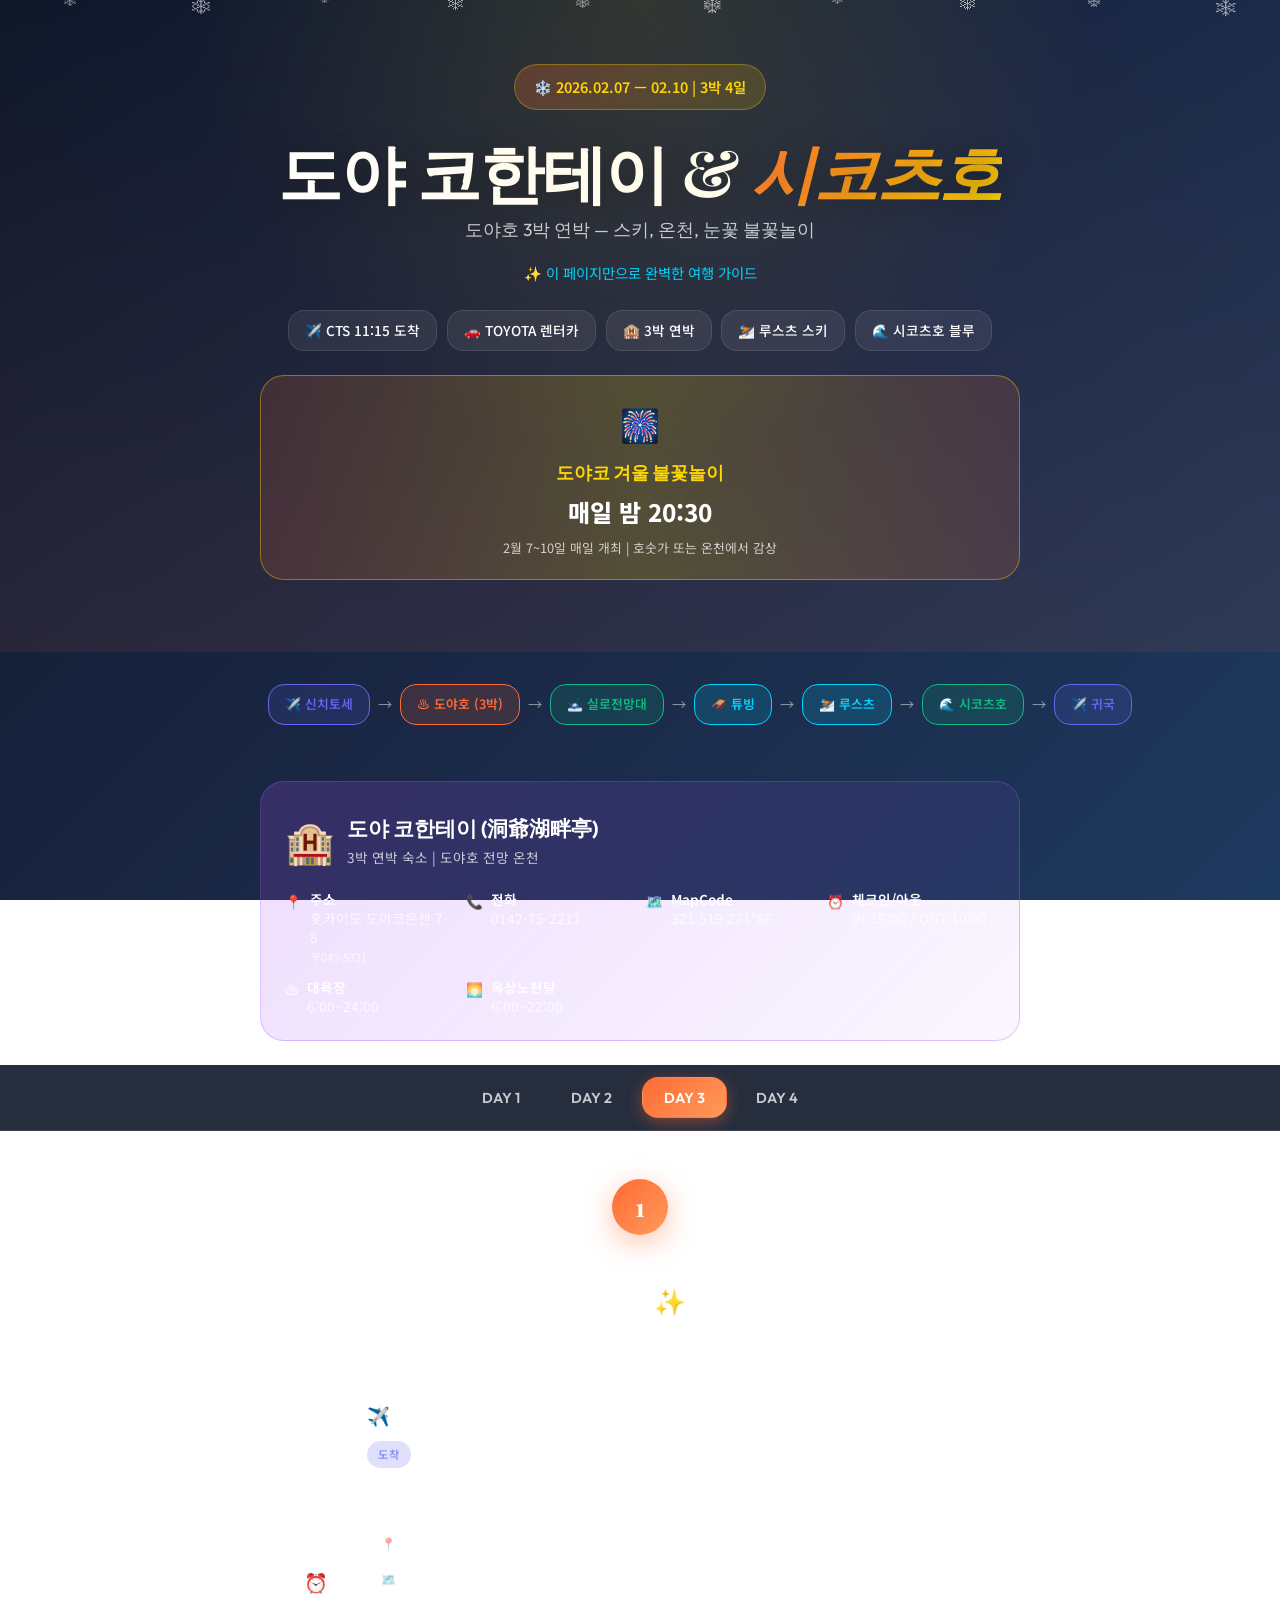
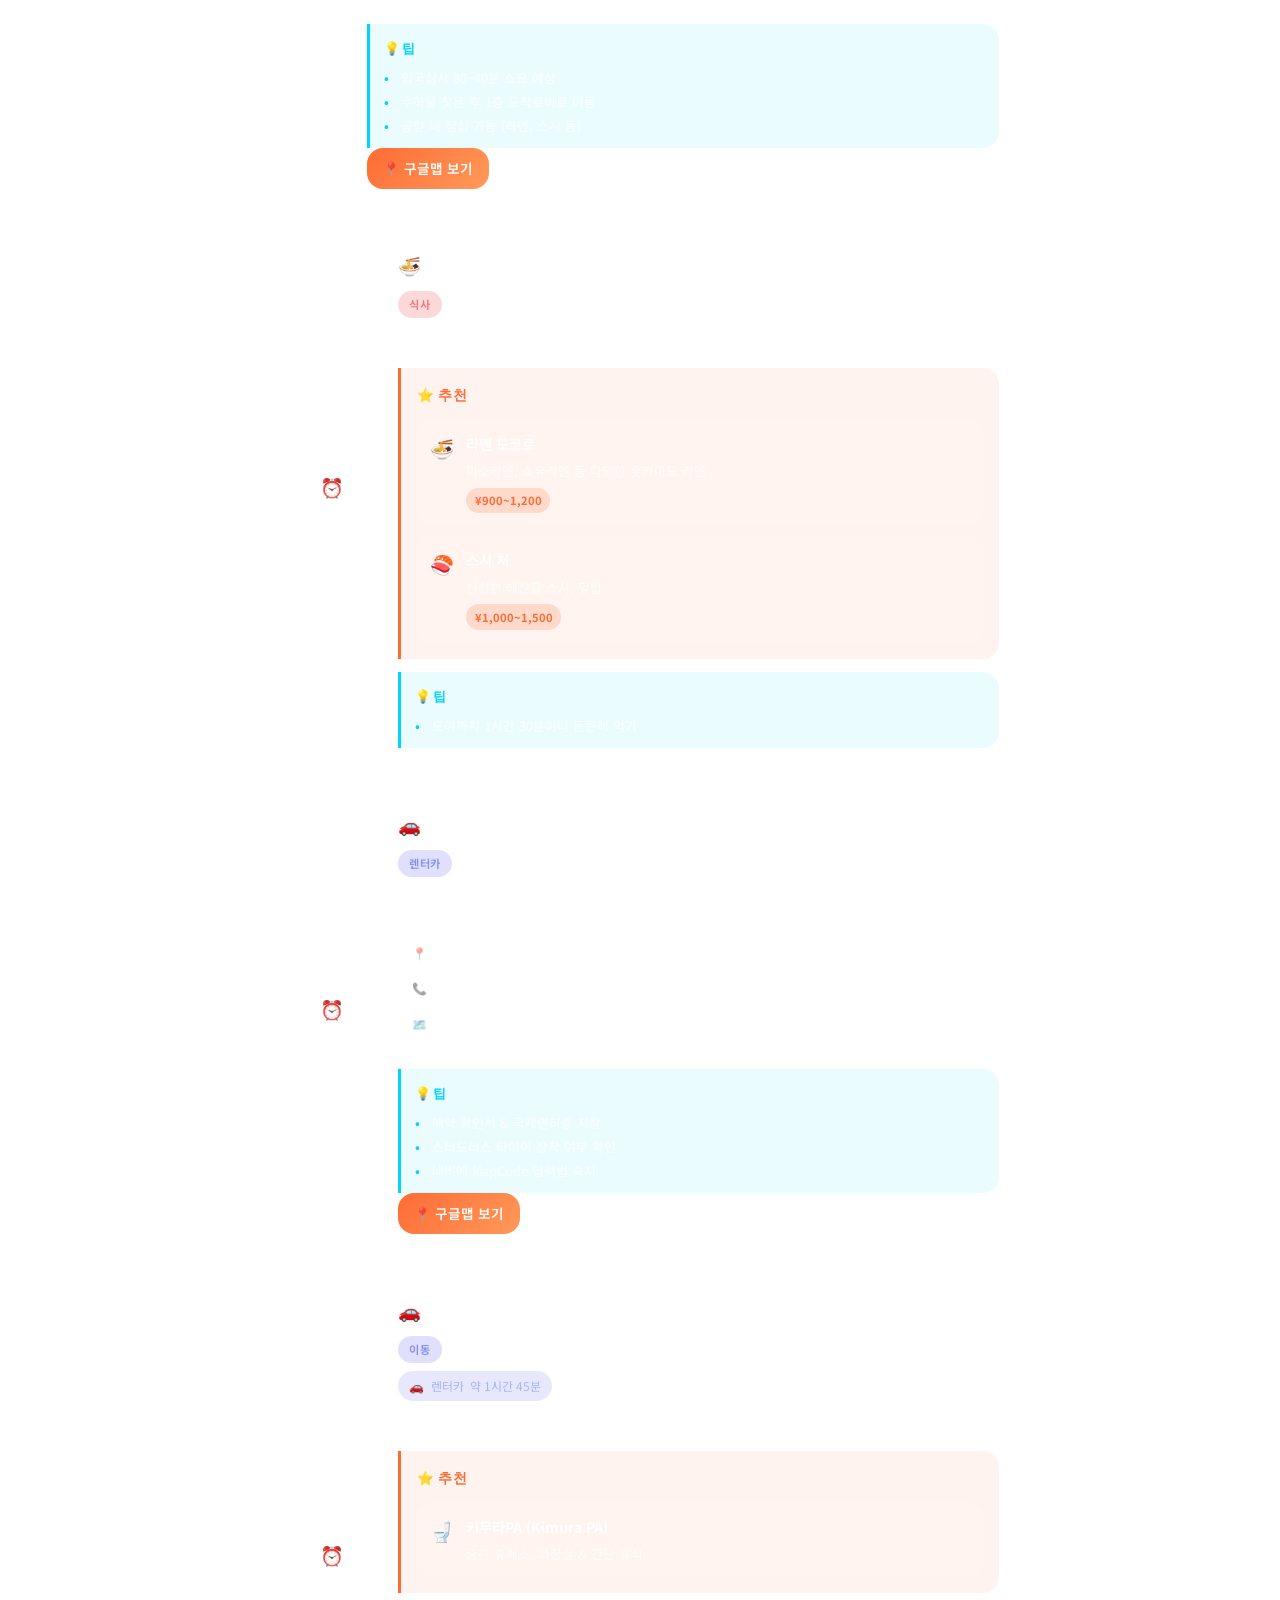
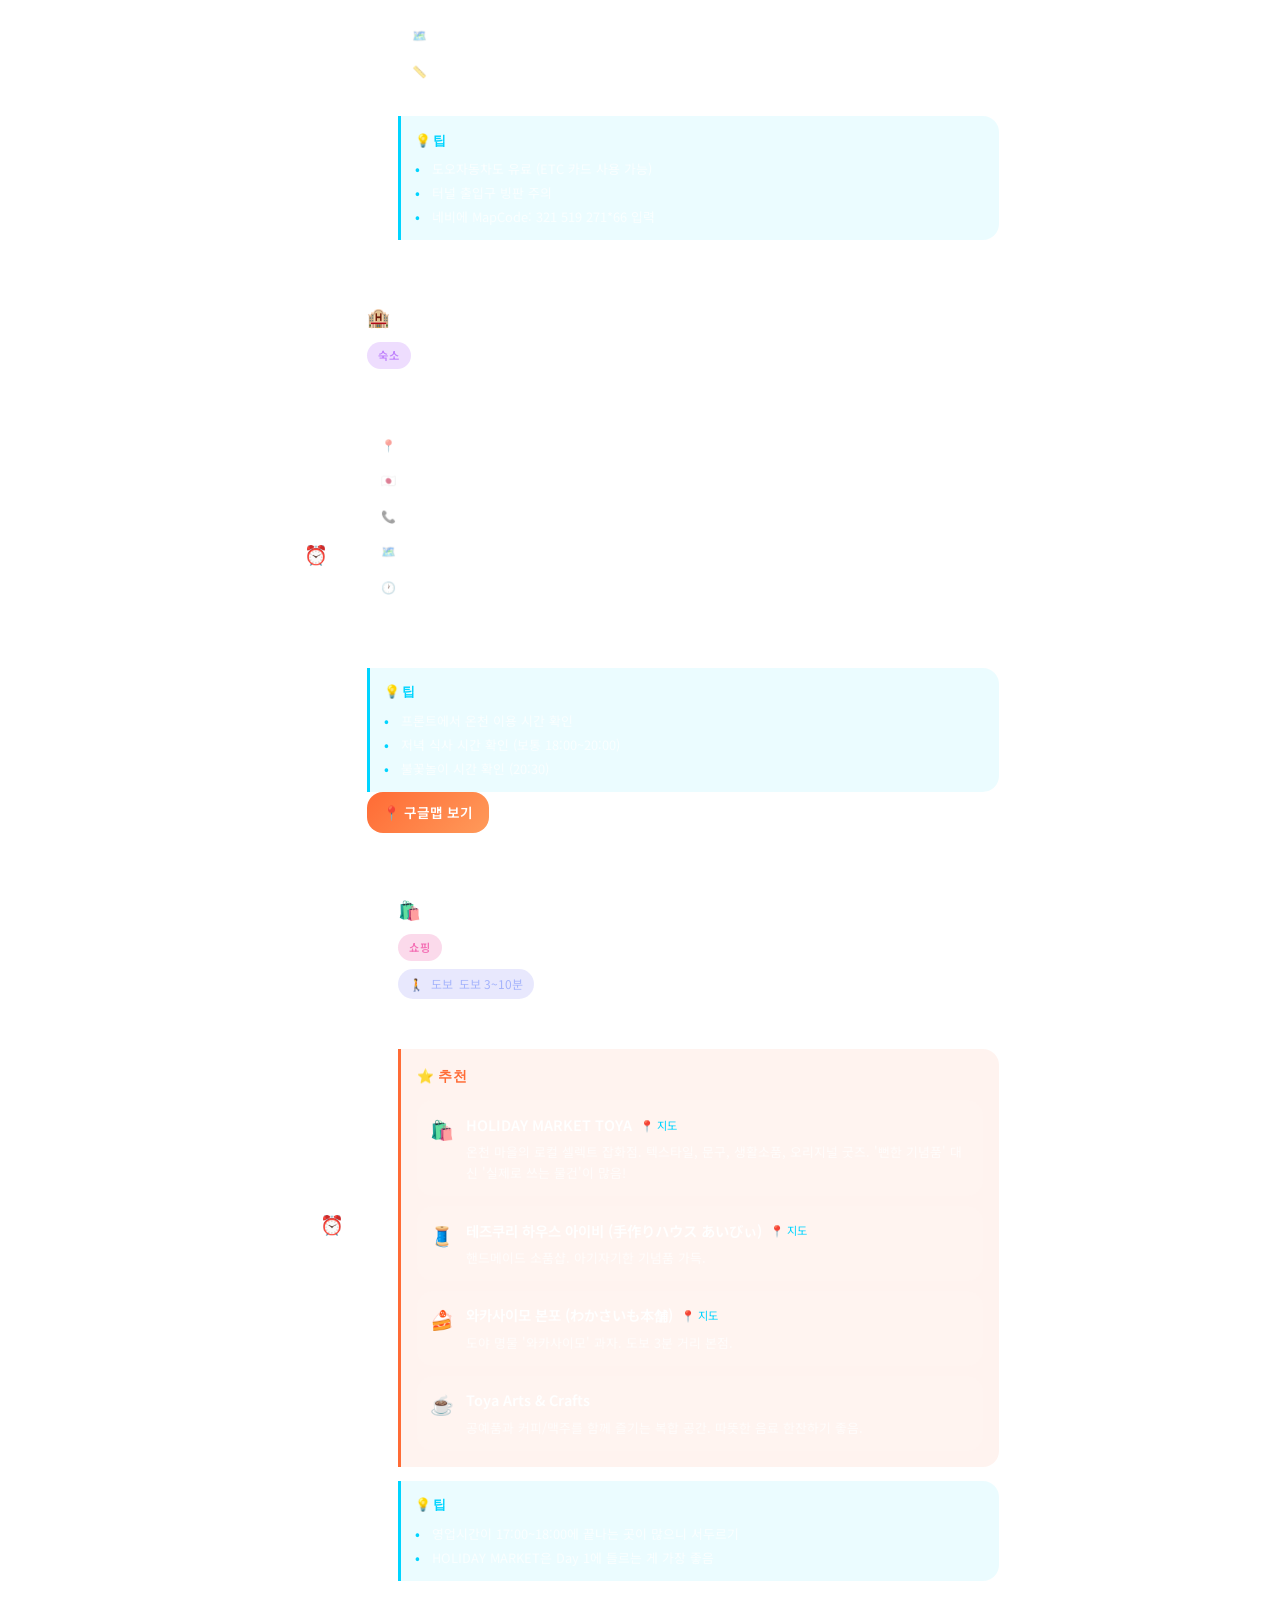
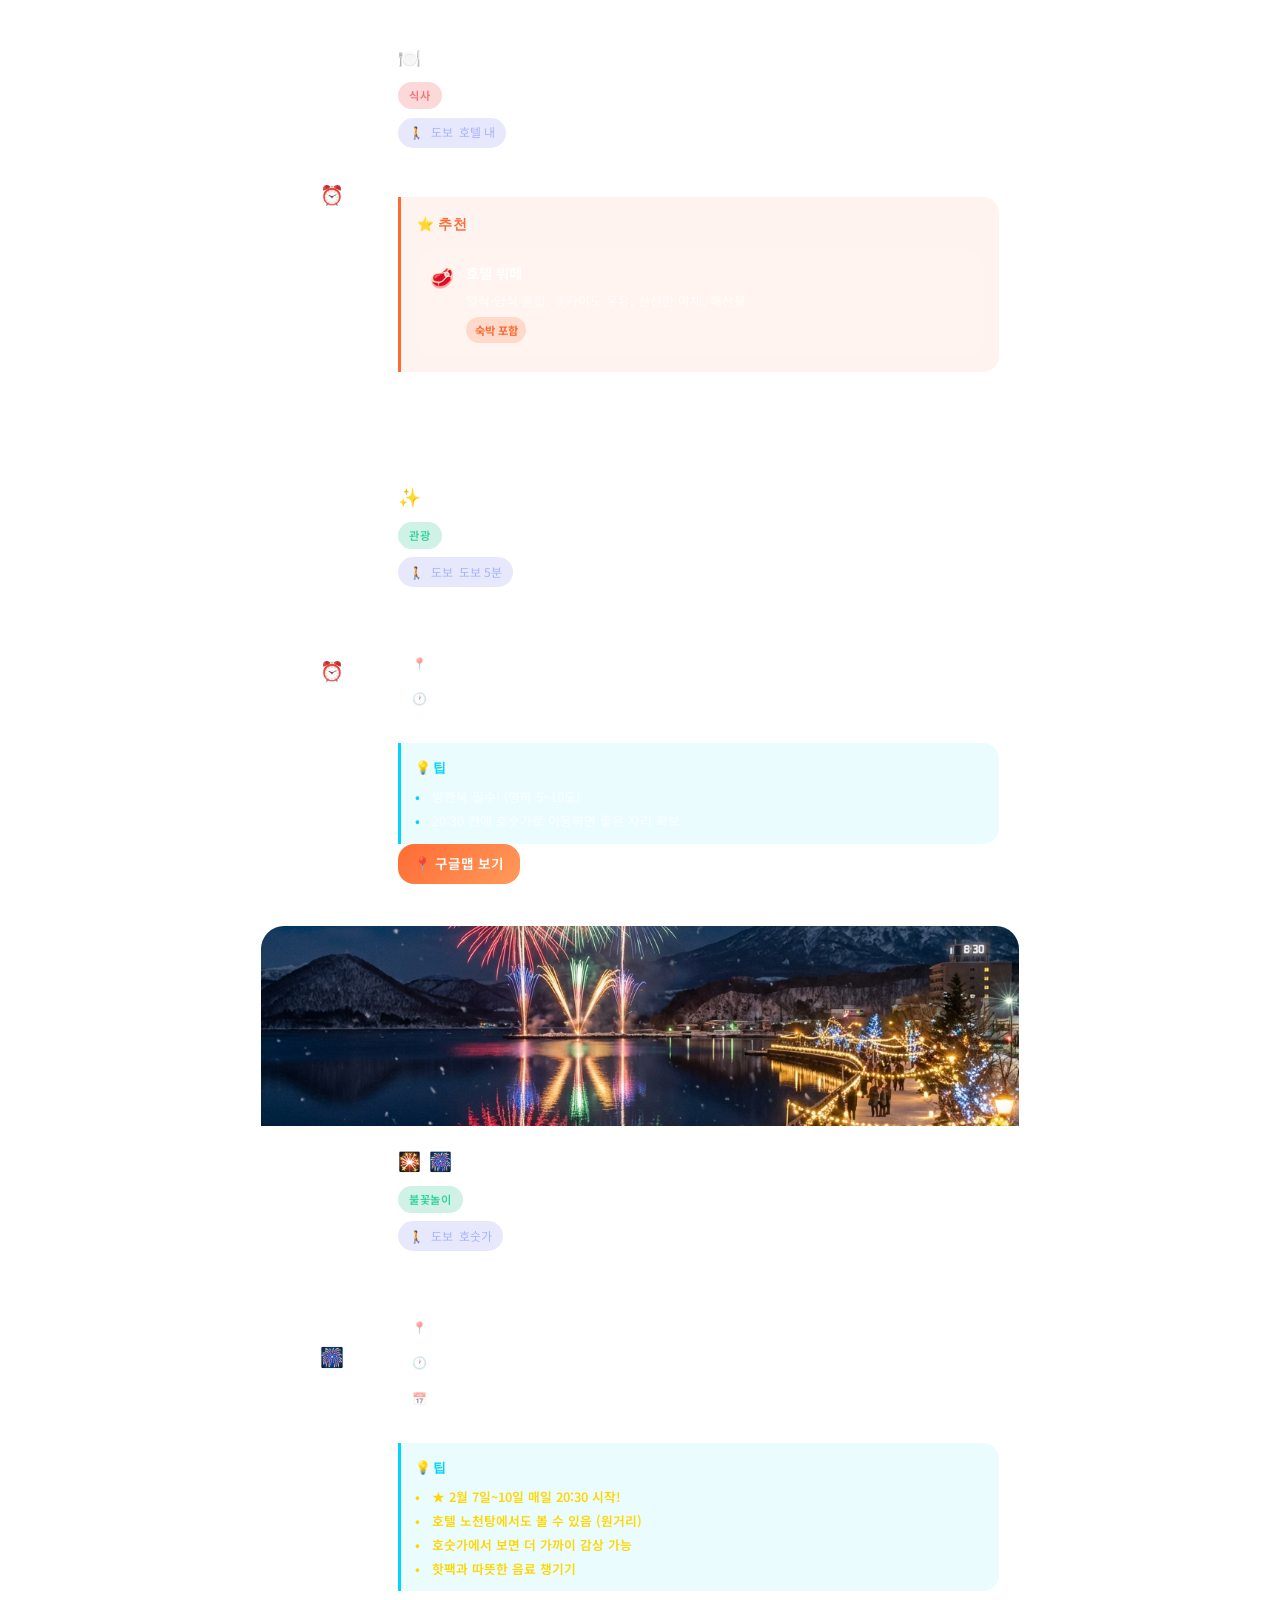
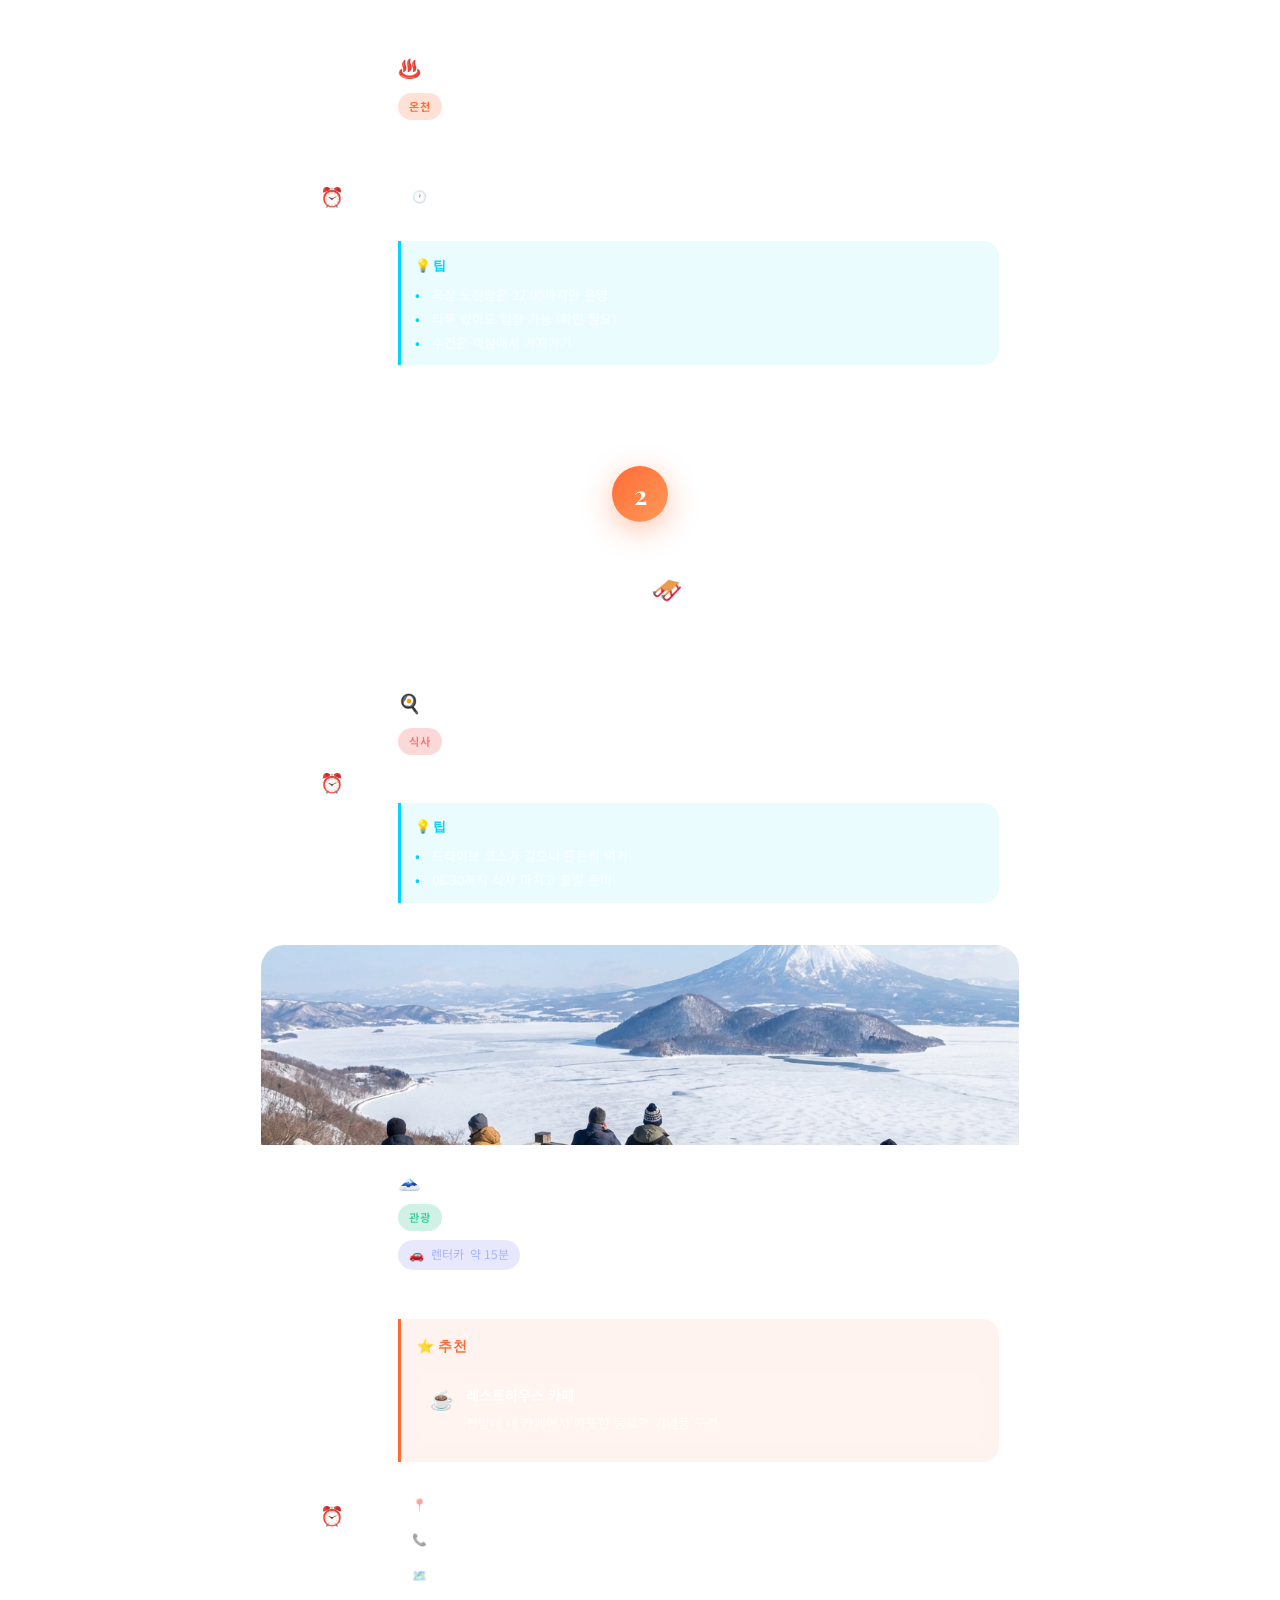
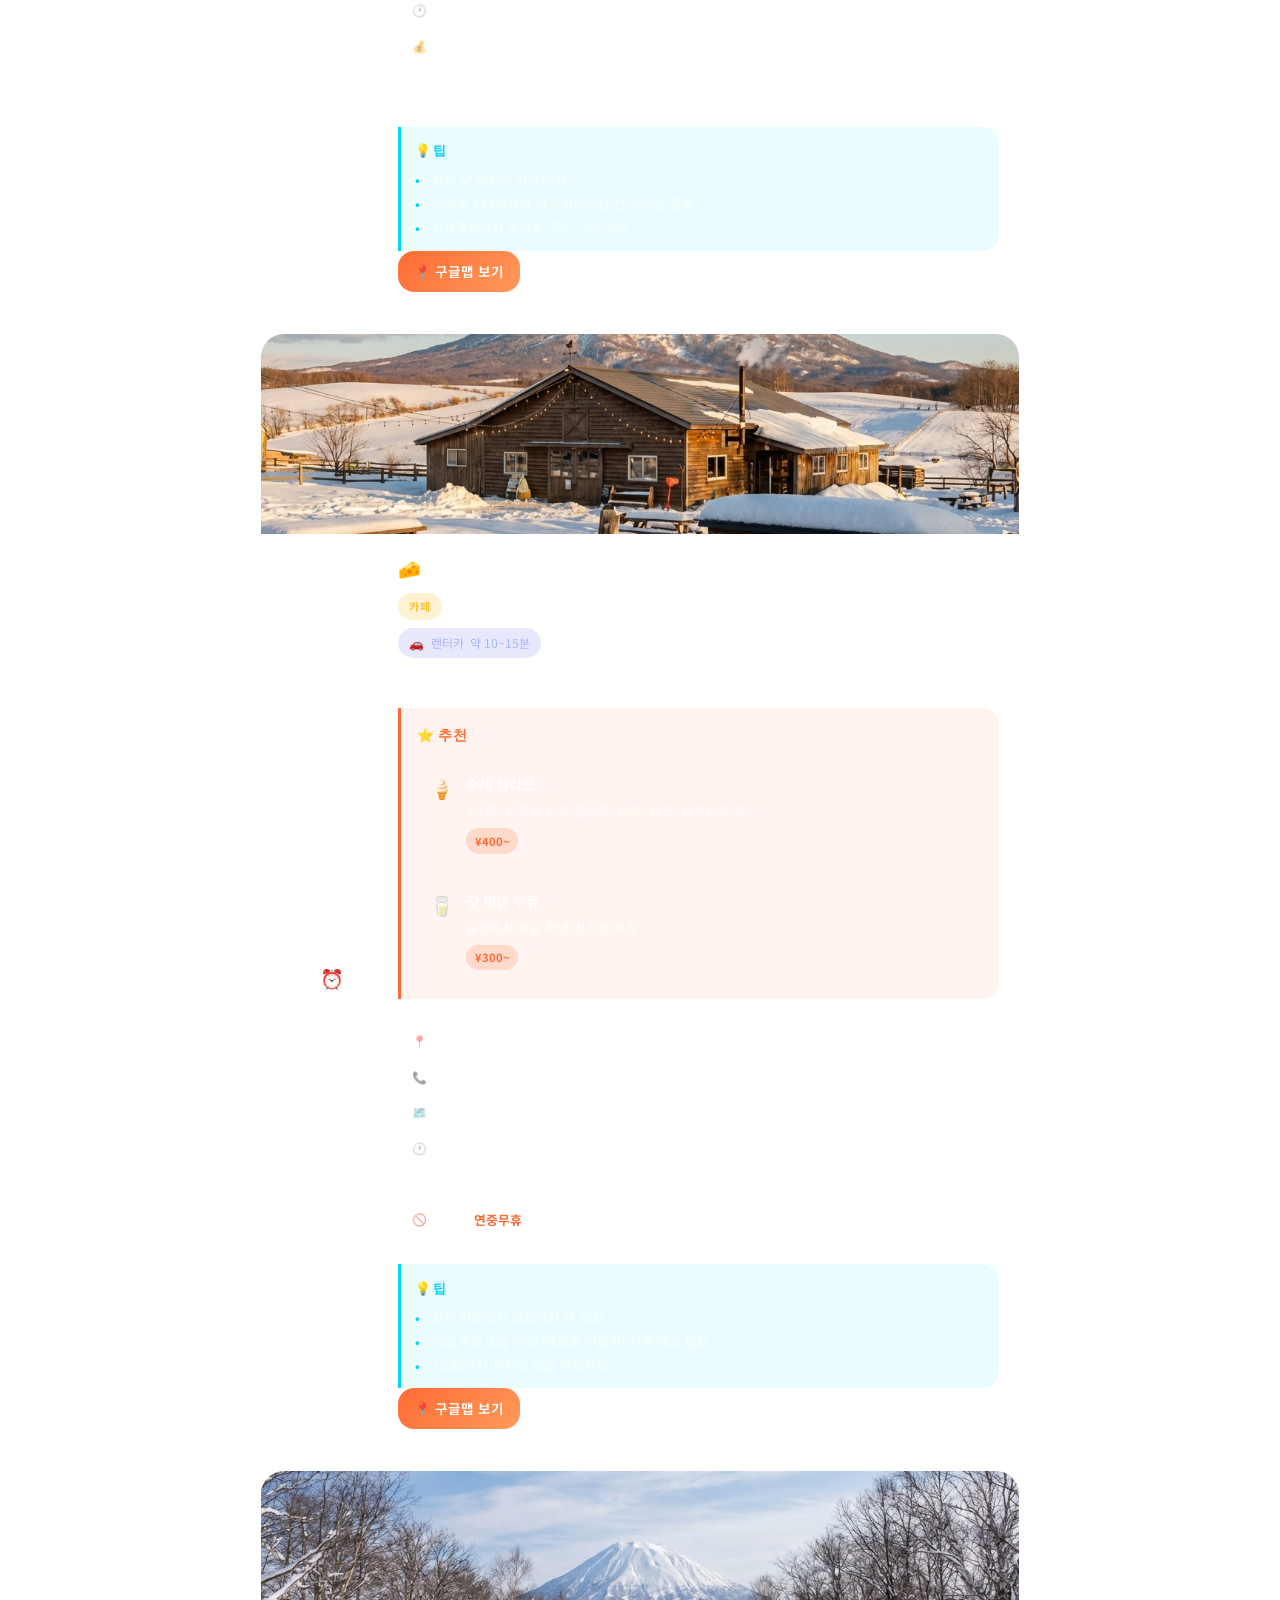
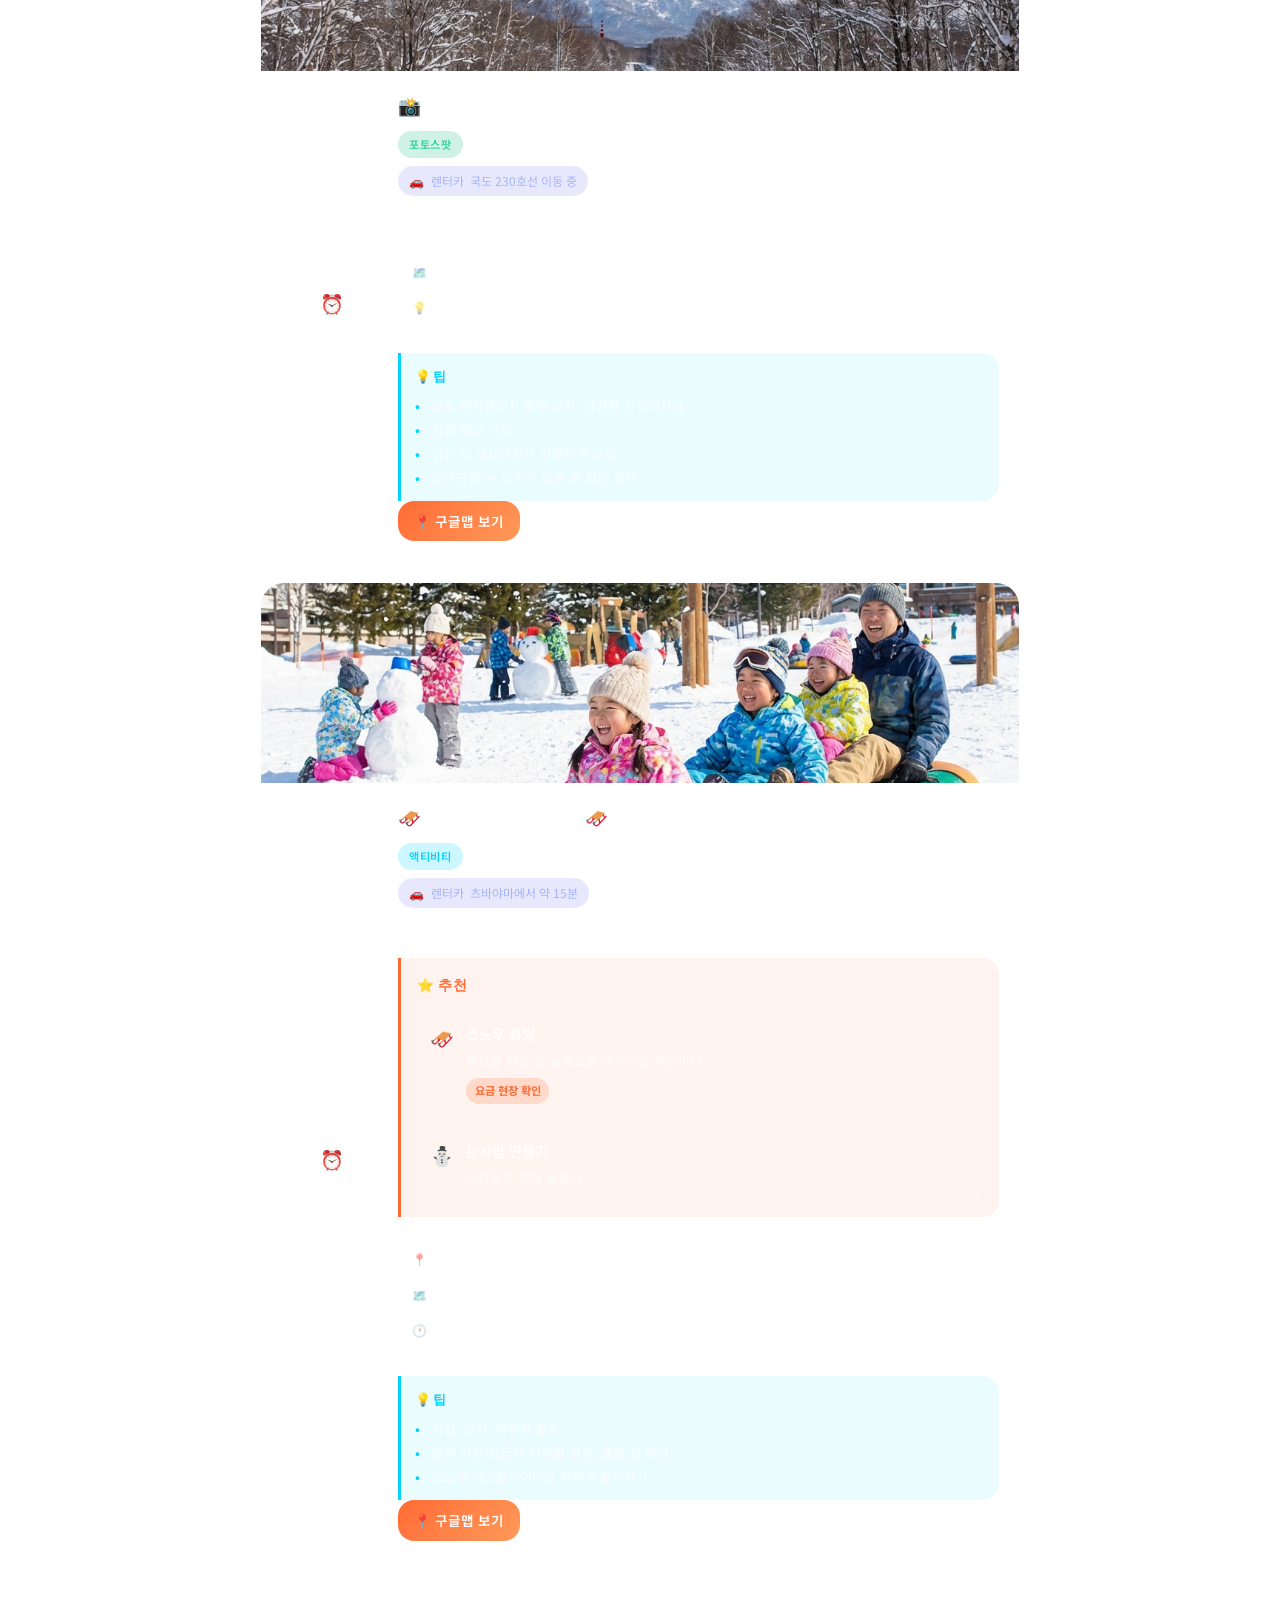
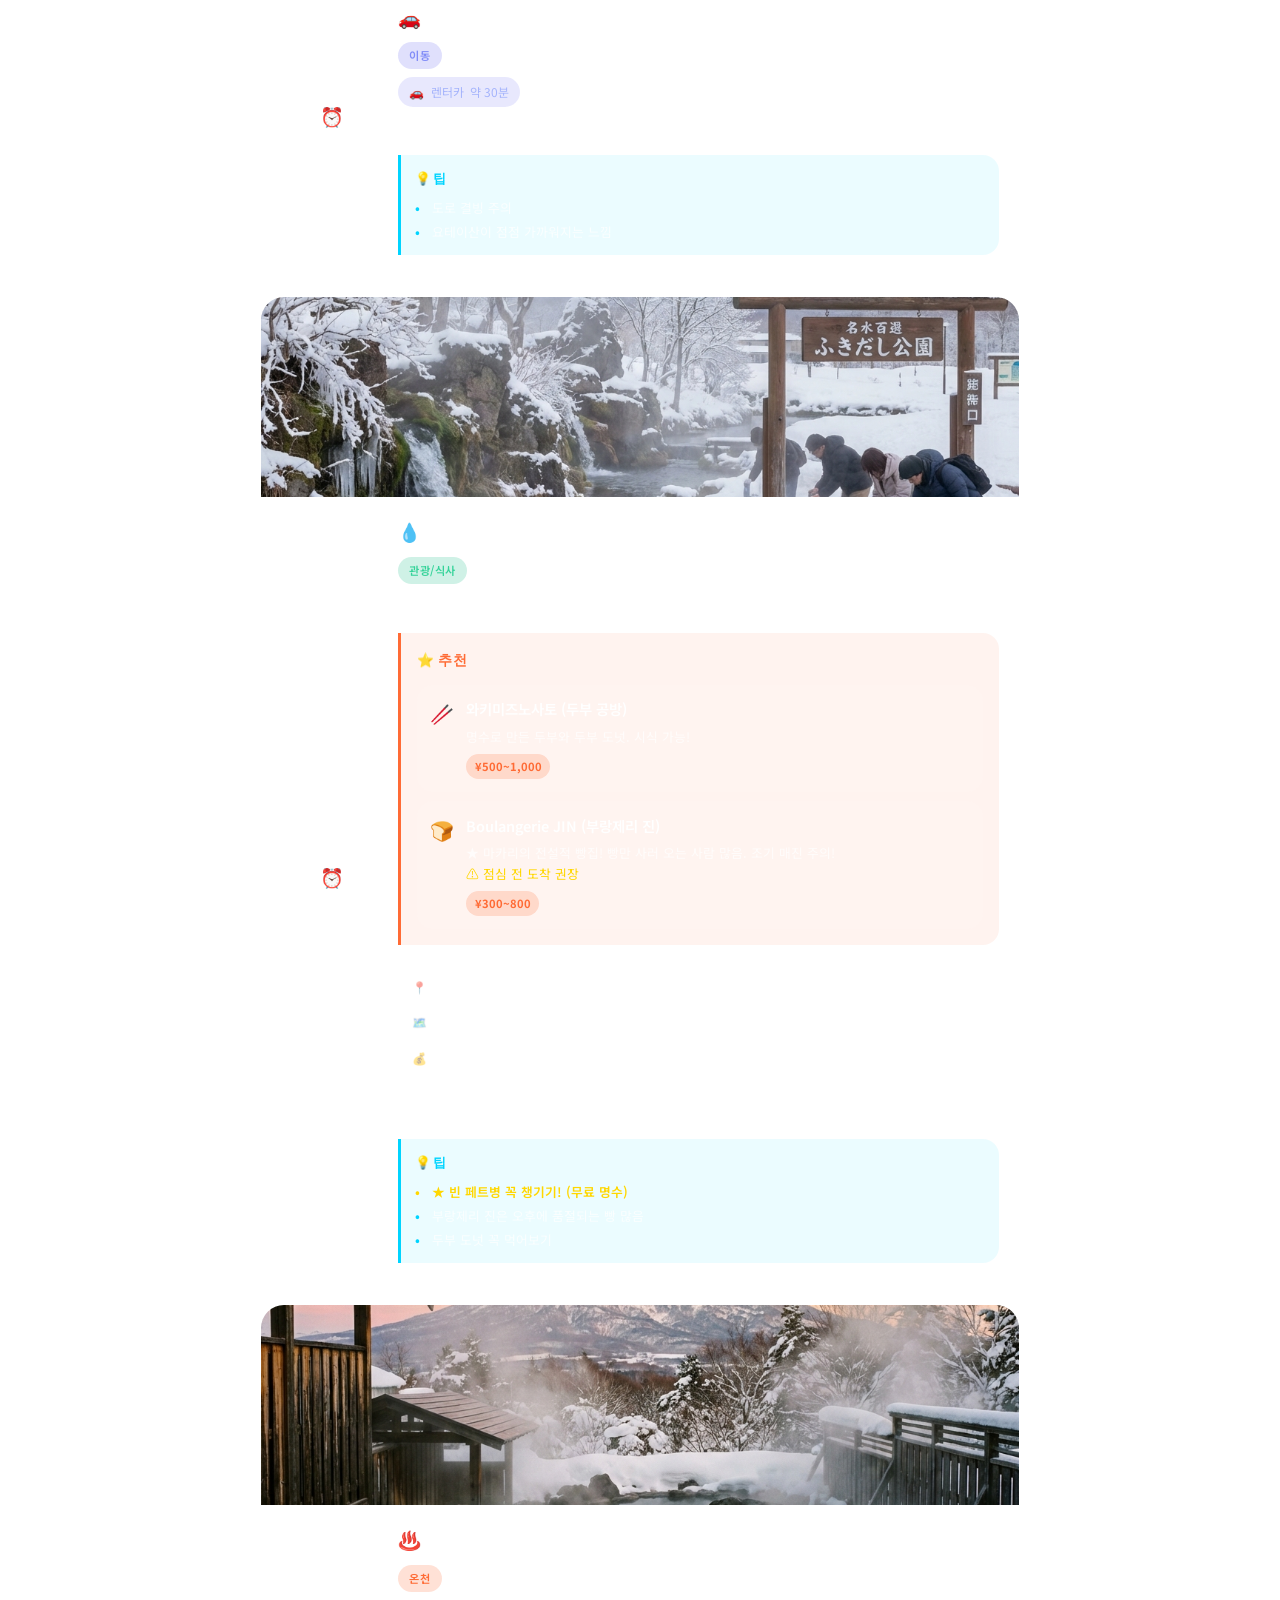
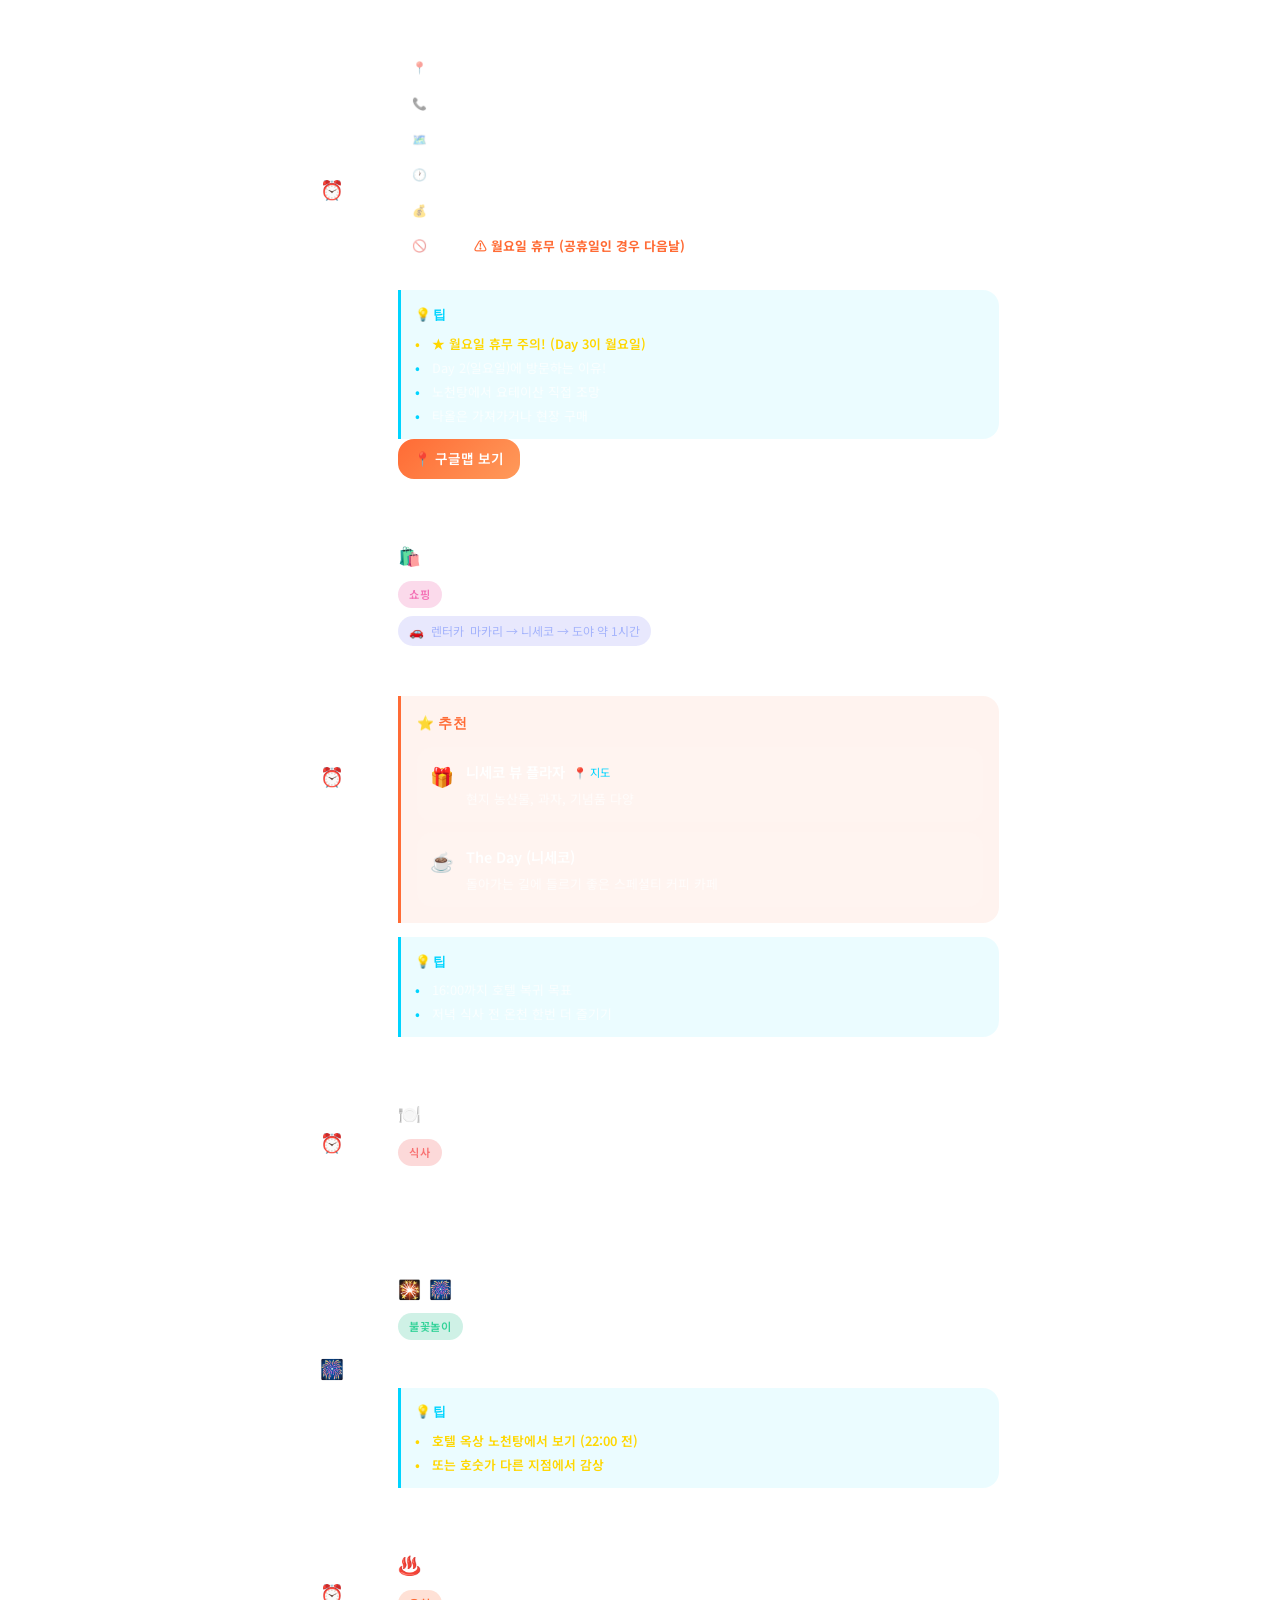
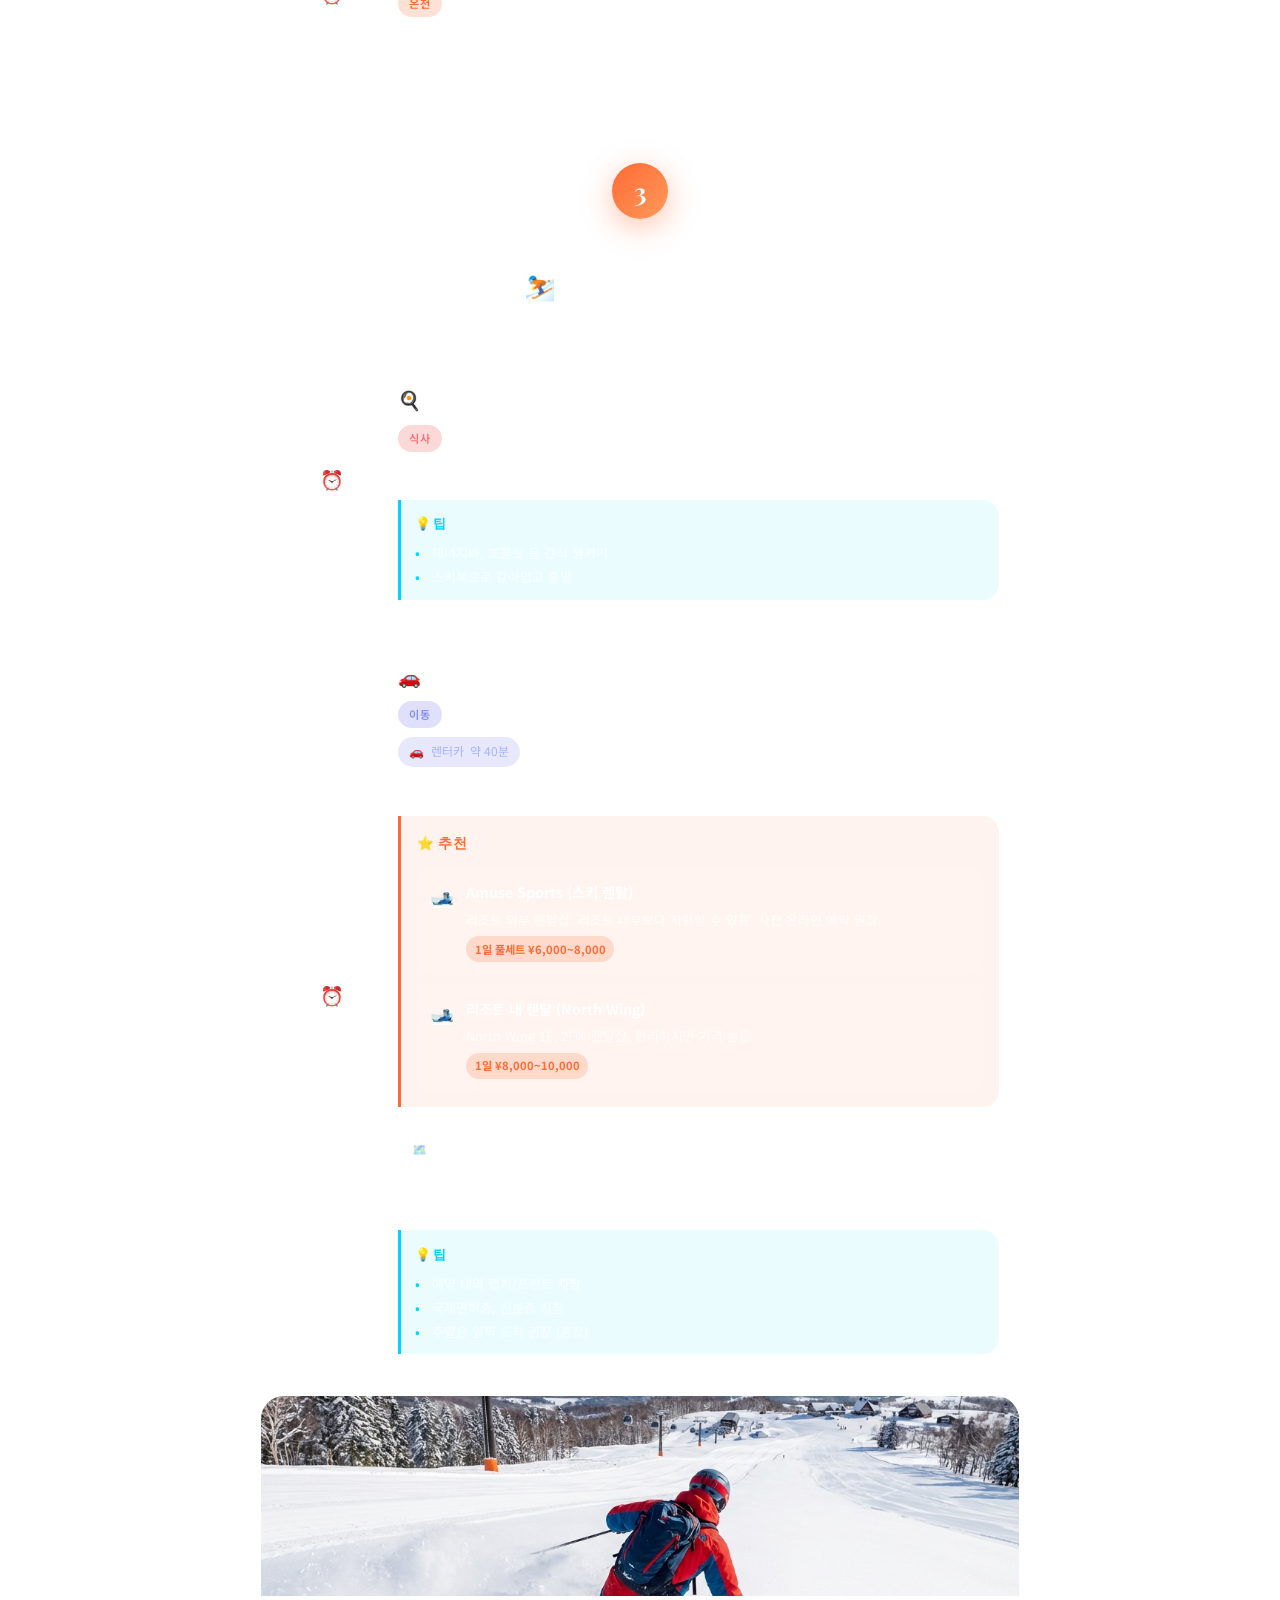
==== commit a8c818da: "v3 완전판: 도야 코한테이 여행 가이드 - 불꽃놀이(20:30), 눈 애니메이션, 시코츠호 일정, 신규 이미지 6장" ====
--- a/index.html
+++ b/index.html
@@ -3,46 +3,1001 @@
 <head>
   <meta charset="UTF-8">
   <meta name="viewport" content="width=device-width, initial-scale=1.0">
-  <title>3박 4일 겨울 홋카이도 여행 가이드</title>
-  <meta name="description" content="조잔케이·노보리베츠·루스츠 겨울 온천 스키 여행 일정표">
-  <link rel="stylesheet" href="styles/main.css">
+  <title>❄️ 도야 코한테이 3박 4일 완전 가이드</title>
+  <meta name="description" content="도야호 3박 연박, 루스츠 스키, 시코츠호까지. 오프라인에서도 완벽한 홋카이도 겨울 여행 가이드">
+  <link rel="preconnect" href="https://fonts.googleapis.com">
+  <link rel="preconnect" href="https://fonts.gstatic.com" crossorigin>
+  <link href="https://fonts.googleapis.com/css2?family=Outfit:wght@300;400;500;600;700;800&family=Noto+Sans+KR:wght@300;400;500;700&family=Playfair+Display:ital,wght@0,400;0,600;0,700;1,400&display=swap" rel="stylesheet">
+  <style>
+    :root {
+      --color-bg: linear-gradient(135deg, #0f1729 0%, #1a2744 50%, #1e3a5f 100%);
+      --color-card: rgba(255, 255, 255, 0.07);
+      --color-card-hover: rgba(255, 255, 255, 0.12);
+      --color-border: rgba(255, 255, 255, 0.1);
+      
+      --color-onsen: #ff6b35;
+      --color-ski: #00d4ff;
+      --color-hotel: #a855f7;
+      --color-restaurant: #ef4444;
+      --color-cafe: #fbbf24;
+      --color-shopping: #ec4899;
+      --color-transport: #6366f1;
+      --color-sightseeing: #10b981;
+      --color-fireworks: #ffd700;
+      
+      --color-text: #ffffff;
+      --color-text-secondary: rgba(255, 255, 255, 0.75);
+      --color-text-muted: rgba(255, 255, 255, 0.5);
+      
+      --font-display: 'Playfair Display', Georgia, serif;
+      --font-heading: 'Outfit', sans-serif;
+      --font-body: 'Noto Sans KR', sans-serif;
+      
+      --radius-lg: 1rem;
+      --radius-xl: 1.5rem;
+      --radius-full: 9999px;
+    }
+    
+    *, *::before, *::after { box-sizing: border-box; margin: 0; padding: 0; }
+    
+    html { scroll-behavior: smooth; font-size: 16px; }
+    
+    body {
+      font-family: var(--font-body);
+      background: var(--color-bg);
+      background-attachment: fixed;
+      color: var(--color-text);
+      line-height: 1.7;
+      min-height: 100vh;
+      -webkit-font-smoothing: antialiased;
+      overflow-x: hidden;
+    }
+    
+    .container { width: 100%; max-width: 800px; margin: 0 auto; padding: 0 1.25rem; }
+    
+    /* ========== 눈 내리는 효과 ========== */
+    .snowflakes { position: fixed; top: 0; left: 0; width: 100%; height: 100%; pointer-events: none; z-index: 1000; overflow: hidden; }
+    .snowflake {
+      position: absolute;
+      top: -10px;
+      color: rgba(255, 255, 255, 0.6);
+      font-size: 1rem;
+      animation: fall linear infinite;
+    }
+    @keyframes fall {
+      0% { transform: translateY(0) rotate(0deg); opacity: 1; }
+      100% { transform: translateY(100vh) rotate(360deg); opacity: 0.3; }
+    }
+    .snowflake:nth-child(1) { left: 5%; animation-duration: 10s; animation-delay: 0s; font-size: 0.8rem; }
+    .snowflake:nth-child(2) { left: 15%; animation-duration: 12s; animation-delay: 1s; font-size: 1.2rem; }
+    .snowflake:nth-child(3) { left: 25%; animation-duration: 8s; animation-delay: 2s; font-size: 0.6rem; }
+    .snowflake:nth-child(4) { left: 35%; animation-duration: 14s; animation-delay: 0.5s; font-size: 1rem; }
+    .snowflake:nth-child(5) { left: 45%; animation-duration: 11s; animation-delay: 3s; font-size: 0.9rem; }
+    .snowflake:nth-child(6) { left: 55%; animation-duration: 9s; animation-delay: 1.5s; font-size: 1.1rem; }
+    .snowflake:nth-child(7) { left: 65%; animation-duration: 13s; animation-delay: 2.5s; font-size: 0.7rem; }
+    .snowflake:nth-child(8) { left: 75%; animation-duration: 10s; animation-delay: 0.8s; font-size: 1rem; }
+    .snowflake:nth-child(9) { left: 85%; animation-duration: 15s; animation-delay: 4s; font-size: 0.8rem; }
+    .snowflake:nth-child(10) { left: 95%; animation-duration: 7s; animation-delay: 2s; font-size: 1.3rem; }
+    
+    /* ========== 히어로 섹션 ========== */
+    .hero {
+      padding: 4rem 0 3rem;
+      text-align: center;
+      position: relative;
+      overflow: hidden;
+      background: linear-gradient(180deg, transparent 0%, rgba(255, 107, 53, 0.08) 100%);
+    }
+    
+    .hero::before {
+      content: '';
+      position: absolute;
+      top: 0; left: 0; right: 0; bottom: 0;
+      background: radial-gradient(ellipse at center top, rgba(255, 215, 0, 0.12) 0%, transparent 50%);
+      pointer-events: none;
+    }
+    
+    .hero__badge {
+      display: inline-flex;
+      align-items: center;
+      gap: 0.5rem;
+      padding: 0.6rem 1.2rem;
+      background: linear-gradient(135deg, rgba(255, 107, 53, 0.25), rgba(255, 215, 0, 0.15));
+      backdrop-filter: blur(10px);
+      border: 1px solid rgba(255, 215, 0, 0.3);
+      border-radius: var(--radius-full);
+      font-size: 0.9rem;
+      font-weight: 600;
+      color: var(--color-fireworks);
+      margin-bottom: 1.5rem;
+      animation: fadeInDown 0.6s ease, glow 2s ease-in-out infinite alternate;
+    }
+    
+    @keyframes glow {
+      from { box-shadow: 0 0 10px rgba(255, 215, 0, 0.3); }
+      to { box-shadow: 0 0 20px rgba(255, 215, 0, 0.5), 0 0 30px rgba(255, 107, 53, 0.3); }
+    }
+    
+    .hero__title {
+      font-family: var(--font-display);
+      font-size: clamp(2.2rem, 7vw, 4rem);
+      font-weight: 700;
+      color: var(--color-text);
+      margin-bottom: 0.5rem;
+      letter-spacing: -0.02em;
+      line-height: 1.15;
+      animation: fadeInUp 0.6s ease;
+      text-shadow: 0 4px 30px rgba(0, 0, 0, 0.3);
+    }
+    
+    .hero__title-accent {
+      background: linear-gradient(135deg, var(--color-onsen), var(--color-fireworks));
+      -webkit-background-clip: text;
+      -webkit-text-fill-color: transparent;
+      background-clip: text;
+      font-style: italic;
+    }
+    
+    .hero__subtitle {
+      font-family: var(--font-heading);
+      font-size: 1.1rem;
+      color: var(--color-text-secondary);
+      margin-bottom: 1rem;
+      animation: fadeInUp 0.6s ease 0.1s both;
+    }
+    
+    .hero__tagline {
+      font-size: 0.9rem;
+      color: var(--color-ski);
+      margin-bottom: 1.5rem;
+      animation: fadeInUp 0.6s ease 0.15s both;
+    }
+    
+    .hero__info {
+      display: flex;
+      flex-wrap: wrap;
+      justify-content: center;
+      gap: 0.6rem;
+      animation: fadeInUp 0.6s ease 0.2s both;
+    }
+    
+    .info-chip {
+      display: inline-flex;
+      align-items: center;
+      gap: 0.4rem;
+      padding: 0.5rem 1rem;
+      background: var(--color-card);
+      backdrop-filter: blur(10px);
+      border: 1px solid var(--color-border);
+      border-radius: var(--radius-lg);
+      font-size: 0.85rem;
+      font-weight: 500;
+      color: var(--color-text);
+      transition: all 0.3s ease;
+    }
+    
+    .info-chip:hover {
+      background: var(--color-card-hover);
+      transform: translateY(-2px);
+      border-color: var(--color-onsen);
+    }
+    
+    /* ========== 불꽃놀이 배너 ========== */
+    .fireworks-banner {
+      background: linear-gradient(90deg, rgba(255, 107, 53, 0.15), rgba(255, 215, 0, 0.2), rgba(255, 107, 53, 0.15));
+      border: 1px solid rgba(255, 215, 0, 0.4);
+      border-radius: var(--radius-xl);
+      padding: 1.25rem;
+      margin: 1.5rem 0;
+      text-align: center;
+      animation: pulse 3s ease-in-out infinite;
+    }
+    
+    @keyframes pulse {
+      0%, 100% { opacity: 1; }
+      50% { opacity: 0.85; }
+    }
+    
+    .fireworks-banner__icon { font-size: 2rem; margin-bottom: 0.5rem; }
+    .fireworks-banner__title {
+      font-family: var(--font-heading);
+      font-size: 1.1rem;
+      font-weight: 700;
+      color: var(--color-fireworks);
+      margin-bottom: 0.25rem;
+    }
+    .fireworks-banner__time {
+      font-size: 1.5rem;
+      font-weight: 800;
+      color: var(--color-text);
+    }
+    .fireworks-banner__note {
+      font-size: 0.8rem;
+      color: var(--color-text-secondary);
+      margin-top: 0.25rem;
+    }
+    
+    /* ========== 루트 타임라인 ========== */
+    .route-section { padding: 1.5rem 0; overflow-x: auto; }
+    
+    .route-timeline {
+      display: flex;
+      align-items: center;
+      justify-content: flex-start;
+      gap: 0.5rem;
+      min-width: max-content;
+      padding: 0.5rem;
+    }
+    
+    .route-point {
+      display: flex;
+      align-items: center;
+      gap: 0.4rem;
+      padding: 0.55rem 1rem;
+      background: var(--color-card);
+      backdrop-filter: blur(10px);
+      border: 1px solid var(--color-border);
+      border-radius: var(--radius-lg);
+      font-size: 0.8rem;
+      font-weight: 600;
+      white-space: nowrap;
+      transition: all 0.3s ease;
+    }
+    
+    .route-point--onsen { border-color: var(--color-onsen); color: var(--color-onsen); background: rgba(255, 107, 53, 0.15); }
+    .route-point--ski { border-color: var(--color-ski); color: var(--color-ski); background: rgba(0, 212, 255, 0.15); }
+    .route-point--sightseeing { border-color: var(--color-sightseeing); color: var(--color-sightseeing); background: rgba(16, 185, 129, 0.15); }
+    .route-point--start, .route-point--end { border-color: var(--color-transport); color: var(--color-transport); background: rgba(99, 102, 241, 0.15); }
+    
+    .route-arrow { color: var(--color-text-muted); font-size: 0.9rem; }
+    
+    /* ========== 숙소 퀵 정보 ========== */
+    .hotel-quick-info { padding: 1.5rem 0; }
+    
+    .hotel-card {
+      background: linear-gradient(135deg, rgba(168, 85, 247, 0.2), rgba(168, 85, 247, 0.05));
+      border: 1px solid rgba(168, 85, 247, 0.3);
+      border-radius: var(--radius-xl);
+      padding: 1.5rem;
+      position: relative;
+      overflow: hidden;
+    }
+    
+    .hotel-card::before {
+      content: '♨️';
+      position: absolute;
+      right: -20px;
+      bottom: -20px;
+      font-size: 8rem;
+      opacity: 0.08;
+    }
+    
+    .hotel-card__header {
+      display: flex;
+      align-items: center;
+      gap: 0.75rem;
+      margin-bottom: 1rem;
+    }
+    
+    .hotel-card__icon { font-size: 2.5rem; }
+    .hotel-card__title { font-family: var(--font-heading); font-size: 1.3rem; font-weight: 700; color: var(--color-text); }
+    .hotel-card__subtitle { font-size: 0.85rem; color: var(--color-text-secondary); }
+    
+    .hotel-card__details {
+      display: grid;
+      grid-template-columns: repeat(auto-fit, minmax(150px, 1fr));
+      gap: 0.75rem;
+    }
+    
+    .hotel-detail {
+      display: flex;
+      align-items: flex-start;
+      gap: 0.5rem;
+      font-size: 0.85rem;
+    }
+    
+    .hotel-detail__icon { flex-shrink: 0; }
+    .hotel-detail__text { color: var(--color-text-secondary); line-height: 1.4; }
+    .hotel-detail__text strong { color: var(--color-text); font-weight: 600; }
+    
+    /* ========== Day 네비게이션 ========== */
+    .day-nav {
+      position: sticky;
+      top: 0;
+      z-index: 100;
+      background: rgba(15, 23, 41, 0.9);
+      backdrop-filter: blur(20px);
+      border-bottom: 1px solid var(--color-border);
+      padding: 0.75rem 0;
+    }
+    
+    .day-nav__list { display: flex; justify-content: center; gap: 0.5rem; list-style: none; }
+    
+    .day-nav__btn {
+      padding: 0.65rem 1.3rem;
+      background: transparent;
+      border: 1px solid transparent;
+      border-radius: var(--radius-lg);
+      color: var(--color-text-secondary);
+      font-family: var(--font-heading);
+      font-weight: 600;
+      font-size: 0.9rem;
+      cursor: pointer;
+      transition: all 0.3s ease;
+    }
+    
+    .day-nav__btn:hover { background: var(--color-card); color: var(--color-text); }
+    
+    .day-nav__btn.active {
+      background: linear-gradient(135deg, var(--color-onsen), #ff9a5a);
+      color: white;
+      box-shadow: 0 4px 15px rgba(255, 107, 53, 0.4);
+    }
+    
+    /* ========== Day 섹션 ========== */
+    .day-section {
+      padding: 3rem 0 2rem;
+      scroll-margin-top: 80px;
+    }
+    
+    .day-header {
+      text-align: center;
+      margin-bottom: 2rem;
+      padding-bottom: 1.5rem;
+      border-bottom: 1px solid var(--color-border);
+    }
+    
+    .day-header__number {
+      display: inline-flex;
+      align-items: center;
+      justify-content: center;
+      width: 56px;
+      height: 56px;
+      background: linear-gradient(135deg, var(--color-onsen), #ff9a5a);
+      border-radius: var(--radius-full);
+      font-family: var(--font-display);
+      font-size: 1.6rem;
+      font-weight: 700;
+      color: white;
+      margin-bottom: 0.75rem;
+      box-shadow: 0 8px 30px rgba(255, 107, 53, 0.4);
+    }
+    
+    .day-header__date {
+      font-family: var(--font-heading);
+      font-size: 0.9rem;
+      font-weight: 500;
+      color: var(--color-text-muted);
+      text-transform: uppercase;
+      letter-spacing: 0.1em;
+      margin-bottom: 0.5rem;
+    }
+    
+    .day-header__theme {
+      font-family: var(--font-display);
+      font-size: 1.6rem;
+      font-weight: 600;
+      color: var(--color-text);
+    }
+    
+    .schedule-list { display: flex; flex-direction: column; gap: 1.25rem; }
+    
+    /* ========== 스케줄 카드 ========== */
+    .schedule-card {
+      background: var(--color-card);
+      backdrop-filter: blur(10px);
+      border: 1px solid var(--color-border);
+      border-radius: var(--radius-xl);
+      overflow: hidden;
+      transition: all 0.3s ease;
+    }
+    
+    .schedule-card:hover {
+      background: var(--color-card-hover);
+      transform: translateY(-3px);
+      box-shadow: 0 15px 50px rgba(0, 0, 0, 0.25);
+    }
+    
+    .schedule-card__image {
+      width: 100%;
+      height: 200px;
+      overflow: hidden;
+      position: relative;
+    }
+    
+    .schedule-card__image img {
+      width: 100%;
+      height: 100%;
+      object-fit: cover;
+      transition: transform 0.5s ease;
+    }
+    
+    .schedule-card:hover .schedule-card__image img { transform: scale(1.05); }
+    
+    .schedule-card__main { padding: 1.25rem; }
+    
+    .schedule-card__header { display: flex; gap: 1rem; }
+    
+    .schedule-card__time {
+      display: flex;
+      flex-direction: column;
+      align-items: center;
+      justify-content: center;
+      min-width: 70px;
+      padding: 0.5rem;
+      background: rgba(255, 255, 255, 0.05);
+      border-radius: var(--radius-lg);
+      font-size: 0.8rem;
+      font-weight: 700;
+      color: var(--color-text);
+      text-align: center;
+    }
+    
+    .schedule-card__time-icon { font-size: 1.2rem; margin-bottom: 0.25rem; }
+    
+    .schedule-card__info { flex: 1; min-width: 0; }
+    
+    .schedule-card__place {
+      display: flex;
+      align-items: center;
+      gap: 0.5rem;
+      font-family: var(--font-heading);
+      font-size: 1.15rem;
+      font-weight: 700;
+      color: var(--color-text);
+      margin-bottom: 0.4rem;
+    }
+    
+    .schedule-card__place-icon { font-size: 1.15rem; }
+    
+    .schedule-card__category {
+      display: inline-flex;
+      align-items: center;
+      padding: 0.25rem 0.7rem;
+      border-radius: var(--radius-full);
+      font-size: 0.7rem;
+      font-weight: 600;
+      text-transform: uppercase;
+      letter-spacing: 0.05em;
+      margin-bottom: 0.5rem;
+    }
+    
+    .schedule-card__category--hotel { background: rgba(168, 85, 247, 0.2); color: #c084fc; }
+    .schedule-card__category--restaurant { background: rgba(239, 68, 68, 0.2); color: #f87171; }
+    .schedule-card__category--cafe { background: rgba(251, 191, 36, 0.2); color: #fbbf24; }
+    .schedule-card__category--onsen { background: rgba(255, 107, 53, 0.2); color: var(--color-onsen); }
+    .schedule-card__category--ski { background: rgba(0, 212, 255, 0.2); color: var(--color-ski); }
+    .schedule-card__category--shopping { background: rgba(236, 72, 153, 0.2); color: #f472b6; }
+    .schedule-card__category--transport { background: rgba(99, 102, 241, 0.2); color: #818cf8; }
+    .schedule-card__category--sightseeing { background: rgba(16, 185, 129, 0.2); color: #34d399; }
+    
+    .schedule-card__transport { margin-bottom: 0.5rem; }
+    
+    .transport-badge {
+      display: inline-flex;
+      align-items: center;
+      gap: 0.4rem;
+      padding: 0.3rem 0.7rem;
+      background: rgba(99, 102, 241, 0.15);
+      border-radius: var(--radius-full);
+      font-size: 0.75rem;
+      color: #a5b4fc;
+    }
+    
+    .schedule-card__desc {
+      color: var(--color-text-secondary);
+      font-size: 0.95rem;
+      line-height: 1.7;
+      margin-bottom: 0.75rem;
+    }
+    
+    .schedule-card__actions { display: flex; flex-wrap: wrap; gap: 0.5rem; }
+    
+    .btn {
+      display: inline-flex;
+      align-items: center;
+      gap: 0.4rem;
+      padding: 0.55rem 1rem;
+      border-radius: var(--radius-lg);
+      font-size: 0.85rem;
+      font-weight: 600;
+      text-decoration: none;
+      transition: all 0.3s ease;
+    }
+    
+    .btn--primary {
+      background: linear-gradient(135deg, var(--color-onsen), #ff9a5a);
+      color: white;
+    }
+    
+    .btn--primary:hover {
+      transform: translateY(-2px);
+      box-shadow: 0 6px 25px rgba(255, 107, 53, 0.45);
+    }
+    
+    /* ========== 추천 ========== */
+    .recommendations {
+      margin-top: 1rem;
+      padding: 1rem;
+      background: rgba(255, 107, 53, 0.08);
+      border-left: 3px solid var(--color-onsen);
+      border-radius: 0 var(--radius-lg) var(--radius-lg) 0;
+    }
+    
+    .recommendations__title {
+      display: flex;
+      align-items: center;
+      gap: 0.4rem;
+      font-family: var(--font-heading);
+      font-size: 0.85rem;
+      font-weight: 700;
+      color: var(--color-onsen);
+      margin-bottom: 0.75rem;
+      text-transform: uppercase;
+      letter-spacing: 0.05em;
+    }
+    
+    .recommendations__list { display: flex; flex-direction: column; gap: 0.6rem; }
+    
+    .recommendation-item {
+      display: flex;
+      align-items: flex-start;
+      gap: 0.75rem;
+      padding: 0.8rem;
+      background: rgba(255, 255, 255, 0.05);
+      border-radius: var(--radius-lg);
+      transition: all 0.3s ease;
+    }
+    
+    .recommendation-item:hover { background: rgba(255, 255, 255, 0.08); }
+    
+    .recommendation-item__icon { font-size: 1.2rem; flex-shrink: 0; }
+    .recommendation-item__content { flex: 1; min-width: 0; }
+    
+    .recommendation-item__header {
+      display: flex;
+      align-items: center;
+      flex-wrap: wrap;
+      gap: 0.5rem;
+      margin-bottom: 0.3rem;
+    }
+    
+    .recommendation-item__name { font-weight: 600; color: var(--color-text); font-size: 0.9rem; }
+    
+    .recommendation-item__link {
+      font-size: 0.7rem;
+      color: var(--color-ski);
+      text-decoration: none;
+    }
+    
+    .recommendation-item__link:hover { text-decoration: underline; }
+    
+    .recommendation-item__desc { color: var(--color-text-secondary); font-size: 0.8rem; line-height: 1.6; }
+    
+    .recommendation-item__price {
+      display: inline-block;
+      margin-top: 0.4rem;
+      padding: 0.2rem 0.55rem;
+      background: rgba(255, 107, 53, 0.2);
+      border-radius: var(--radius-full);
+      color: var(--color-onsen);
+      font-weight: 700;
+      font-size: 0.7rem;
+    }
+    
+    /* ========== 위치 정보 ========== */
+    .location-details {
+      margin-top: 0.75rem;
+      padding: 0.85rem;
+      background: rgba(255, 255, 255, 0.03);
+      border-radius: var(--radius-lg);
+      font-size: 0.8rem;
+    }
+    
+    .location-details__row {
+      display: flex;
+      align-items: flex-start;
+      gap: 0.75rem;
+      padding: 0.4rem 0;
+    }
+    
+    .location-details__row:not(:last-child) { border-bottom: 1px solid rgba(255, 255, 255, 0.05); }
+    
+    .location-details__label { color: var(--color-text-muted); min-width: 50px; font-size: 0.75rem; }
+    .location-details__value { color: var(--color-text-secondary); font-size: 0.8rem; word-break: break-word; }
+    
+    /* ========== 팁 박스 ========== */
+    .tips-box {
+      margin-top: 0.85rem;
+      padding: 0.85rem;
+      background: rgba(0, 212, 255, 0.08);
+      border-left: 3px solid var(--color-ski);
+      border-radius: 0 var(--radius-lg) var(--radius-lg) 0;
+    }
+    
+    .tips-box__title {
+      display: flex;
+      align-items: center;
+      gap: 0.4rem;
+      font-family: var(--font-heading);
+      font-size: 0.8rem;
+      font-weight: 700;
+      color: var(--color-ski);
+      margin-bottom: 0.5rem;
+      text-transform: uppercase;
+    }
+    
+    .tips-box__list { list-style: none; display: flex; flex-direction: column; gap: 0.3rem; }
+    
+    .tips-box__item {
+      font-size: 0.8rem;
+      color: var(--color-text-secondary);
+      padding-left: 1.1rem;
+      position: relative;
+      line-height: 1.5;
+    }
+    
+    .tips-box__item::before {
+      content: '•';
+      position: absolute;
+      left: 0;
+      color: var(--color-ski);
+      font-weight: bold;
+    }
+    
+    .tips-box__item--highlight {
+      color: var(--color-fireworks);
+      font-weight: 600;
+    }
+    
+    .tips-box__item--highlight::before { color: var(--color-fireworks); }
+    
+    /* ========== 대안 토글 ========== */
+    .alt-toggle {
+      display: flex;
+      align-items: center;
+      justify-content: center;
+      gap: 0.5rem;
+      width: 100%;
+      padding: 0.85rem;
+      background: rgba(255, 255, 255, 0.03);
+      border: none;
+      border-top: 1px solid var(--color-border);
+      color: var(--color-text-secondary);
+      font-family: var(--font-body);
+      font-size: 0.85rem;
+      font-weight: 600;
+      cursor: pointer;
+      transition: all 0.3s ease;
+    }
+    
+    .alt-toggle:hover { background: rgba(255, 255, 255, 0.06); color: var(--color-text); }
+    
+    .alt-toggle__icon { transition: transform 0.3s ease; }
+    .alt-toggle.open .alt-toggle__icon { transform: rotate(180deg); }
+    
+    .alternatives {
+      max-height: 0;
+      overflow: hidden;
+      transition: max-height 0.4s ease;
+      background: rgba(0, 212, 255, 0.05);
+    }
+    
+    .alternatives.open { max-height: 700px; }
+    
+    .alternatives__content { padding: 1rem; }
+    
+    .alternatives__title {
+      display: flex;
+      align-items: center;
+      gap: 0.4rem;
+      font-family: var(--font-heading);
+      font-size: 0.85rem;
+      font-weight: 700;
+      color: var(--color-ski);
+      margin-bottom: 0.75rem;
+      text-transform: uppercase;
+    }
+    
+    .alternatives__list { display: flex; flex-direction: column; gap: 0.6rem; }
+    
+    .alt-card {
+      display: flex;
+      align-items: flex-start;
+      gap: 0.75rem;
+      padding: 0.85rem;
+      background: rgba(255, 255, 255, 0.05);
+      border-radius: var(--radius-lg);
+      transition: all 0.3s ease;
+    }
+    
+    .alt-card:hover { background: rgba(255, 255, 255, 0.08); }
+    
+    .alt-card__number {
+      display: flex;
+      align-items: center;
+      justify-content: center;
+      width: 26px;
+      height: 26px;
+      background: var(--color-ski);
+      border-radius: var(--radius-full);
+      font-size: 0.75rem;
+      font-weight: 700;
+      color: white;
+      flex-shrink: 0;
+    }
+    
+    .alt-card__info { flex: 1; }
+    .alt-card__name { font-weight: 600; font-size: 0.9rem; color: var(--color-text); margin-bottom: 0.2rem; }
+    .alt-card__desc { font-size: 0.8rem; color: var(--color-text-secondary); line-height: 1.5; }
+    
+    /* ========== 오프라인 정보 섹션 ========== */
+    .offline-info-section {
+      padding: 3rem 0;
+      background: linear-gradient(180deg, rgba(168, 85, 247, 0.05), transparent);
+      border-top: 1px solid var(--color-border);
+    }
+    
+    .section-title {
+      font-family: var(--font-display);
+      font-size: 1.5rem;
+      font-weight: 600;
+      text-align: center;
+      margin-bottom: 1.75rem;
+      color: var(--color-text);
+    }
+    
+    .offline-grid {
+      display: grid;
+      grid-template-columns: repeat(auto-fit, minmax(280px, 1fr));
+      gap: 1rem;
+    }
+    
+    .offline-card {
+      padding: 1.35rem;
+      background: var(--color-card);
+      backdrop-filter: blur(10px);
+      border: 1px solid var(--color-border);
+      border-radius: var(--radius-xl);
+    }
+    
+    .offline-card__header {
+      display: flex;
+      align-items: center;
+      gap: 0.6rem;
+      margin-bottom: 0.85rem;
+    }
+    
+    .offline-card__icon { font-size: 1.6rem; }
+    .offline-card__title { font-family: var(--font-heading); font-size: 1.05rem; font-weight: 700; color: var(--color-text); }
+    
+    .offline-card__content { font-size: 0.85rem; color: var(--color-text-secondary); line-height: 1.8; }
+    .offline-card__content p { margin-bottom: 0.4rem; }
+    .offline-card__content strong { color: var(--color-text); }
+    
+    .offline-card--hotel { border-color: rgba(168, 85, 247, 0.3); background: rgba(168, 85, 247, 0.1); }
+    .offline-card--emergency { border-color: rgba(239, 68, 68, 0.3); background: rgba(239, 68, 68, 0.1); }
+    .offline-card--rentalcar { border-color: rgba(99, 102, 241, 0.3); background: rgba(99, 102, 241, 0.1); }
+    
+    /* ========== 운전 팁 섹션 ========== */
+    .tips-section {
+      padding: 3rem 0;
+      background: rgba(255, 107, 53, 0.05);
+      border-top: 1px solid var(--color-border);
+    }
+    
+    .tips-section--warning { background: rgba(251, 191, 36, 0.08); }
+    
+    .tips-grid {
+      display: grid;
+      grid-template-columns: repeat(auto-fit, minmax(170px, 1fr));
+      gap: 1rem;
+    }
+    
+    .tip-card {
+      padding: 1.35rem;
+      background: var(--color-card);
+      backdrop-filter: blur(10px);
+      border: 1px solid var(--color-border);
+      border-radius: var(--radius-xl);
+      text-align: center;
+      transition: all 0.3s ease;
+    }
+    
+    .tip-card:hover {
+      transform: translateY(-4px);
+      box-shadow: 0 12px 35px rgba(0, 0, 0, 0.2);
+    }
+    
+    .tip-card__icon { font-size: 2.2rem; margin-bottom: 0.85rem; }
+    .tip-card__title { font-family: var(--font-heading); font-size: 0.95rem; font-weight: 700; margin-bottom: 0.5rem; color: var(--color-text); }
+    .tip-card__desc { font-size: 0.8rem; color: var(--color-text-secondary); line-height: 1.6; text-align: left; }
+    
+    .tip-card__list {
+      list-style: none;
+      text-align: left;
+      font-size: 0.8rem;
+      color: var(--color-text-secondary);
+    }
+    
+    .tip-card__list li {
+      padding: 0.25rem 0;
+      padding-left: 1.1rem;
+      position: relative;
+    }
+    
+    .tip-card__list li::before {
+      content: '•';
+      position: absolute;
+      left: 0;
+      color: var(--color-onsen);
+    }
+    
+    /* ========== 푸터 ========== */
+    .footer {
+      padding: 2.5rem 0;
+      background: rgba(0, 0, 0, 0.35);
+      text-align: center;
+    }
+    
+    .footer__text { font-size: 1.1rem; margin-bottom: 0.85rem; }
+    .footer__emergency { font-size: 0.8rem; color: var(--color-text-muted); line-height: 1.7; }
+    
+    /* ========== 애니메이션 ========== */
+    @keyframes fadeInUp {
+      from { opacity: 0; transform: translateY(20px); }
+      to { opacity: 1; transform: translateY(0); }
+    }
+    
+    @keyframes fadeInDown {
+      from { opacity: 0; transform: translateY(-20px); }
+      to { opacity: 1; transform: translateY(0); }
+    }
+    
+    /* ========== 모바일 반응형 ========== */
+    @media (max-width: 600px) {
+      .hero { padding: 2.5rem 0 2rem; }
+      .hero__title { font-size: 1.9rem; }
+      .hero__subtitle { font-size: 0.95rem; }
+      
+      .fireworks-banner { padding: 1rem; }
+      .fireworks-banner__time { font-size: 1.3rem; }
+      
+      .route-timeline { justify-content: flex-start; }
+      
+      .day-nav__btn { padding: 0.55rem 1rem; font-size: 0.85rem; }
+      
+      .schedule-card__main { padding: 1rem; }
+      
+      .schedule-card__header { flex-direction: column; gap: 0.75rem; }
+      
+      .schedule-card__time {
+        flex-direction: row;
+        min-width: auto;
+        width: 100%;
+        justify-content: flex-start;
+        gap: 0.5rem;
+        padding: 0.55rem 0.85rem;
+      }
+      
+      .schedule-card__time-icon { margin-bottom: 0; }
+      
+      .tips-grid { grid-template-columns: 1fr 1fr; }
+      .offline-grid { grid-template-columns: 1fr; }
+      .hotel-card__details { grid-template-columns: 1fr; }
+      
+      .snowflake { opacity: 0.4; }
+    }
+    
+    /* ========== 스크롤바 ========== */
+    ::-webkit-scrollbar { width: 7px; }
+    ::-webkit-scrollbar-track { background: rgba(255, 255, 255, 0.02); }
+    ::-webkit-scrollbar-thumb { background: rgba(255, 255, 255, 0.12); border-radius: 4px; }
+    ::-webkit-scrollbar-thumb:hover { background: rgba(255, 255, 255, 0.2); }
+  </style>
 </head>
 <body>
-  <header class="header">
+  <!-- 눈 내리는 효과 -->
+  <div class="snowflakes" aria-hidden="true">
+    <div class="snowflake">❄</div>
+    <div class="snowflake">❅</div>
+    <div class="snowflake">❆</div>
+    <div class="snowflake">❄</div>
+    <div class="snowflake">❅</div>
+    <div class="snowflake">❆</div>
+    <div class="snowflake">❄</div>
+    <div class="snowflake">❅</div>
+    <div class="snowflake">❆</div>
+    <div class="snowflake">❄</div>
+  </div>
+
+  <!-- 히어로 섹션 -->
+  <header class="hero">
     <div class="container">
-      <nav class="header__nav">
-        <a href="index.html" class="header__nav-link active">기본 루트 (노보리베츠·루스츠)</a>
-        <a href="yoteizan.html" class="header__nav-link">요테이산 드라이브 루트</a>
-      </nav>
-      <span class="header__badge">❄️ 2026.02.08 — 02.11</span>
-      <h1 class="header__title">겨울 <span class="header__title-accent">홋카이도</span> 여행</h1>
-      <p class="header__subtitle">조잔케이 · 노보리베츠 · 루스츠 — 온천과 스키의 완벽한 조화</p>
-      <div class="header__info">
-        <span class="info-chip">🚗 Budget 렌터카</span>
-        <span class="info-chip">💰 1박 30~50만원</span>
-        <span class="info-chip">🗓️ 3박 4일</span>
+      <span class="hero__badge">❄️ 2026.02.07 — 02.10 | 3박 4일</span>
+      <h1 class="hero__title">도야 코한테이 & <span class="hero__title-accent">시코츠호</span></h1>
+      <p class="hero__subtitle">도야호 3박 연박 — 스키, 온천, 눈꽃 불꽃놀이</p>
+      <p class="hero__tagline">✨ 이 페이지만으로 완벽한 여행 가이드</p>
+      <div class="hero__info">
+        <span class="info-chip">✈️ CTS 11:15 도착</span>
+        <span class="info-chip">🚗 TOYOTA 렌터카</span>
+        <span class="info-chip">🏨 3박 연박</span>
+        <span class="info-chip">⛷️ 루스츠 스키</span>
+        <span class="info-chip">🌊 시코츠호 블루</span>
+      </div>
+      
+      <!-- 불꽃놀이 배너 -->
+      <div class="fireworks-banner">
+        <div class="fireworks-banner__icon">🎆</div>
+        <div class="fireworks-banner__title">도야코 겨울 불꽃놀이</div>
+        <div class="fireworks-banner__time">매일 밤 20:30</div>
+        <div class="fireworks-banner__note">2월 7~10일 매일 개최 | 호숫가 또는 온천에서 감상</div>
       </div>
     </div>
   </header>
 
+  <!-- 루트 타임라인 -->
   <section class="route-section">
     <div class="container">
       <div class="route-timeline">
         <span class="route-point route-point--start">✈️ 신치토세</span>
         <span class="route-arrow">→</span>
-        <span class="route-point route-point--onsen">♨️ 조잔케이</span>
+        <span class="route-point route-point--onsen">♨️ 도야호 (3박)</span>
         <span class="route-arrow">→</span>
-        <span class="route-point route-point--onsen">♨️ 노보리베츠</span>
+        <span class="route-point route-point--sightseeing">🗻 실로전망대</span>
+        <span class="route-arrow">→</span>
+        <span class="route-point route-point--ski">🛷 튜빙</span>
         <span class="route-arrow">→</span>
         <span class="route-point route-point--ski">⛷️ 루스츠</span>
         <span class="route-arrow">→</span>
-        <span class="route-point route-point--onsen">♨️ 기타유자와</span>
+        <span class="route-point route-point--sightseeing">🌊 시코츠호</span>
         <span class="route-arrow">→</span>
         <span class="route-point route-point--end">✈️ 귀국</span>
       </div>
     </div>
   </section>
 
+  <!-- 숙소 퀵 정보 -->
+  <section class="hotel-quick-info">
+    <div class="container">
+      <div class="hotel-card">
+        <div class="hotel-card__header">
+          <span class="hotel-card__icon">🏨</span>
+          <div>
+            <h2 class="hotel-card__title">도야 코한테이 (洞爺湖畔亭)</h2>
+            <p class="hotel-card__subtitle">3박 연박 숙소 | 도야호 전망 온천</p>
+          </div>
+        </div>
+        <div class="hotel-card__details">
+          <div class="hotel-detail">
+            <span class="hotel-detail__icon">📍</span>
+            <div class="hotel-detail__text"><strong>주소</strong><br>홋카이도 도야코온센 7-8<br><small>〒049-5721</small></div>
+          </div>
+          <div class="hotel-detail">
+            <span class="hotel-detail__icon">📞</span>
+            <div class="hotel-detail__text"><strong>전화</strong><br>0142-75-2211</div>
+          </div>
+          <div class="hotel-detail">
+            <span class="hotel-detail__icon">🗺️</span>
+            <div class="hotel-detail__text"><strong>MapCode</strong><br>321 519 271*66</div>
+          </div>
+          <div class="hotel-detail">
+            <span class="hotel-detail__icon">⏰</span>
+            <div class="hotel-detail__text"><strong>체크인/아웃</strong><br>IN 15:00 / OUT 10:00</div>
+          </div>
+          <div class="hotel-detail">
+            <span class="hotel-detail__icon">♨️</span>
+            <div class="hotel-detail__text"><strong>대욕장</strong><br>6:00~24:00</div>
+          </div>
+          <div class="hotel-detail">
+            <span class="hotel-detail__icon">🌅</span>
+            <div class="hotel-detail__text"><strong>옥상노천탕</strong><br>6:00~22:00</div>
+          </div>
+        </div>
+      </div>
+    </div>
+  </section>
+
+  <!-- Day 네비게이션 -->
   <nav class="day-nav">
     <div class="container">
       <ul class="day-nav__list">
@@ -54,13 +1009,14 @@
     </div>
   </nav>
 
+  <!-- 메인 콘텐츠 -->
   <main class="container">
     <!-- DAY 1 -->
     <section class="day-section" id="day1">
       <div class="day-header">
         <div class="day-header__number">1</div>
-        <p class="day-header__date">2월 8일 토요일</p>
-        <h2 class="day-header__theme">조잔케이 온천과 감성 산책</h2>
+        <p class="day-header__date">2월 7일 토요일</p>
+        <h2 class="day-header__theme">도착 & 도야호 ✨ 불꽃놀이</h2>
       </div>
       <div class="schedule-list" id="day1-schedules"></div>
     </section>
@@ -69,8 +1025,8 @@
     <section class="day-section" id="day2">
       <div class="day-header">
         <div class="day-header__number">2</div>
-        <p class="day-header__date">2월 9일 일요일</p>
-        <h2 class="day-header__theme">노보리베츠 온천 마을과 쇼핑</h2>
+        <p class="day-header__date">2월 8일 일요일</p>
+        <h2 class="day-header__theme">드라이브 투어 & 🛷 스노우 튜빙</h2>
       </div>
       <div class="schedule-list" id="day2-schedules"></div>
     </section>
@@ -79,8 +1035,8 @@
     <section class="day-section" id="day3">
       <div class="day-header">
         <div class="day-header__number">3</div>
-        <p class="day-header__date">2월 10일 월요일</p>
-        <h2 class="day-header__theme">루스츠 스키 & 기타유자와 힐링</h2>
+        <p class="day-header__date">2월 9일 월요일</p>
+        <h2 class="day-header__theme">⛷️ 루스츠 스키 데이</h2>
       </div>
       <div class="schedule-list" id="day3-schedules"></div>
     </section>
@@ -89,48 +1045,164 @@
     <section class="day-section" id="day4">
       <div class="day-header">
         <div class="day-header__number">4</div>
-        <p class="day-header__date">2월 11일 화요일</p>
-        <h2 class="day-header__theme">귀국</h2>
+        <p class="day-header__date">2월 10일 화요일</p>
+        <h2 class="day-header__theme">🌊 시코츠호의 푸른 물빛 & 귀국</h2>
       </div>
       <div class="schedule-list" id="day4-schedules"></div>
     </section>
   </main>
 
-  <section class="tips-section">
+  <!-- 오프라인 참조 정보 섹션 -->
+  <section class="offline-info-section">
     <div class="container">
-      <h2 class="tips-section__title">💡 여행 운영 팁</h2>
+      <h2 class="section-title">📱 오프라인 참조 정보</h2>
+      <div class="offline-grid">
+        <div class="offline-card offline-card--hotel">
+          <div class="offline-card__header">
+            <span class="offline-card__icon">🏨</span>
+            <h3 class="offline-card__title">숙소 정보</h3>
+          </div>
+          <div class="offline-card__content">
+            <p><strong>도야 코한테이</strong></p>
+            <p>📍 홋카이도 도야코온센 7-8</p>
+            <p>📞 0142-75-2211</p>
+            <p>🗺️ MapCode: <strong>321 519 271*66</strong></p>
+            <p>⏰ IN 15:00 / OUT 10:00</p>
+          </div>
+        </div>
+        
+        <div class="offline-card offline-card--rentalcar">
+          <div class="offline-card__header">
+            <span class="offline-card__icon">🚗</span>
+            <h3 class="offline-card__title">렌터카 정보</h3>
+          </div>
+          <div class="offline-card__content">
+            <p><strong>TOYOTA렌터카 신치토세</strong></p>
+            <p>📞 0123-45-8100</p>
+            <p>🗺️ MapCode: <strong>113 846 573*17</strong></p>
+            <p>✈️ 공항 1층 → 무료셔틀 5분</p>
+          </div>
+        </div>
+        
+        <div class="offline-card offline-card--emergency">
+          <div class="offline-card__header">
+            <span class="offline-card__icon">🆘</span>
+            <h3 class="offline-card__title">긴급 연락처</h3>
+          </div>
+          <div class="offline-card__content">
+            <p>🚔 경찰: <strong>110</strong></p>
+            <p>🚒 소방/구급: <strong>119</strong></p>
+            <p>🇰🇷 삿포로 총영사관: <strong>+81-11-218-0288</strong></p>
+            <p>🚗 JAF (긴급): <strong>#8139</strong></p>
+          </div>
+        </div>
+        
+        <div class="offline-card">
+          <div class="offline-card__header">
+            <span class="offline-card__icon">📍</span>
+            <h3 class="offline-card__title">주요 MapCode</h3>
+          </div>
+          <div class="offline-card__content">
+            <p>🏨 도야 코한테이: <strong>321 519 271*66</strong></p>
+            <p>🌊 시코츠호 온천: <strong>867 063 472*22</strong></p>
+            <p>🗻 실로 전망대: <strong>321 395 617*74</strong></p>
+            <p>🧀 레이크힐팜: <strong>321 517 177*77</strong></p>
+            <p>♨️ 마카리온천: <strong>385 691 629*06</strong></p>
+            <p>⛷️ 루스츠리조트: <strong>385 554 772*72</strong></p>
+          </div>
+        </div>
+      </div>
+    </div>
+  </section>
+
+  <!-- 겨울 운전 팁 섹션 -->
+  <section class="tips-section tips-section--warning">
+    <div class="container">
+      <h2 class="section-title">❄️ 겨울 운전 가이드</h2>
       <div class="tips-grid">
         <div class="tip-card">
           <div class="tip-card__icon">⛽</div>
           <h3 class="tip-card__title">주유 타이밍</h3>
-          <p class="tip-card__desc">노보리베츠에서 D3 이동 전 연료를 미리 채워두세요. 루스츠 12시 스키를 위해 10시 출발!</p>
+          <ul class="tip-card__list">
+            <li>출발 전 연료 확인</li>
+            <li>도야호 복귀 전 주유</li>
+            <li>공항 반납 전 필수 주유</li>
+          </ul>
         </div>
         <div class="tip-card">
-          <div class="tip-card__icon">☕</div>
-          <h3 class="tip-card__title">카페 전략</h3>
-          <p class="tip-card__desc">조잔케이 카페 중 한 곳은 테이크아웃으로 이동 간식 활용</p>
+          <div class="tip-card__icon">🌨️</div>
+          <h3 class="tip-card__title">눈길 운전</h3>
+          <ul class="tip-card__list">
+            <li>급브레이크 금지!</li>
+            <li>차간거리 2배 유지</li>
+            <li>터널 출입구 빙판 주의</li>
+            <li>커브 전 미리 감속</li>
+          </ul>
         </div>
         <div class="tip-card">
-          <div class="tip-card__icon">⛷️</div>
-          <h3 class="tip-card__title">스키 렌탈</h3>
-          <p class="tip-card__desc">Amuse Sports 예약 내역을 캡처해두면 픽업 시간 단축</p>
+          <div class="tip-card__icon">🚗</div>
+          <h3 class="tip-card__title">차량 점검</h3>
+          <ul class="tip-card__list">
+            <li>스터드리스 타이어 확인</li>
+            <li>와이퍼 작동 확인</li>
+            <li>워셔액 충분한지</li>
+            <li>헤드라이트 조기 점등</li>
+          </ul>
         </div>
         <div class="tip-card">
-          <div class="tip-card__icon">❄️</div>
-          <h3 class="tip-card__title">겨울 운전</h3>
-          <p class="tip-card__desc">급제동·급출발 금지, 여유 있는 차간 거리 유지</p>
+          <div class="tip-card__icon">🆘</div>
+          <h3 class="tip-card__title">비상 상황</h3>
+          <ul class="tip-card__list">
+            <li>JAF: #8139</li>
+            <li>렌터카 긴급연락처 저장</li>
+            <li>눈에 갇히면 차내 대기</li>
+            <li>배기구(마후라) 확보</li>
+          </ul>
         </div>
       </div>
     </div>
   </section>
 
+  <!-- 여행 팁 섹션 -->
+  <section class="tips-section">
+    <div class="container">
+      <h2 class="section-title">💡 여행 하이라이트</h2>
+      <div class="tips-grid">
+        <div class="tip-card">
+          <div class="tip-card__icon">🎆</div>
+          <h3 class="tip-card__title">불꽃놀이</h3>
+          <p class="tip-card__desc">매일 밤 20:30! 호숫가에서 가까이 또는 온천에서 여유롭게 감상.</p>
+        </div>
+        <div class="tip-card">
+          <div class="tip-card__icon">🛷</div>
+          <h3 class="tip-card__title">스노우 튜빙</h3>
+          <p class="tip-card__desc">루스츠 'Samurai Kid's Park'! 스키 안 타도 신나게 즐기는 눈놀이.</p>
+        </div>
+        <div class="tip-card">
+          <div class="tip-card__icon">🧊</div>
+          <h3 class="tip-card__title">얼음축제</h3>
+          <p class="tip-card__desc">시코츠호 효토마츠리. 호수 물로 만든 거대 얼음 조각이 장관!</p>
+        </div>
+        <div class="tip-card">
+          <div class="tip-card__icon">♨️</div>
+          <h3 class="tip-card__title">마카리 온천</h3>
+          <p class="tip-card__desc">요테이산 정면 뷰 노천탕! 월요일 휴무이니 Day 2에 방문.</p>
+        </div>
+      </div>
+    </div>
+  </section>
+
+  <!-- 푸터 -->
   <footer class="footer">
     <div class="container">
       <p class="footer__text">❄️ 즐거운 홋카이도 여행 되세요! ♨️</p>
+      <p class="footer__emergency">
+        비상연락: 경찰 110 / 소방 119 | 삿포로 총영사관 +81-11-218-0288 | JAF #8139
+      </p>
     </div>
   </footer>
 
+  <script src="scripts/data.js"></script>
   <script src="scripts/app.js"></script>
-  <script src="scripts/data.js"></script>
 </body>
 </html>
